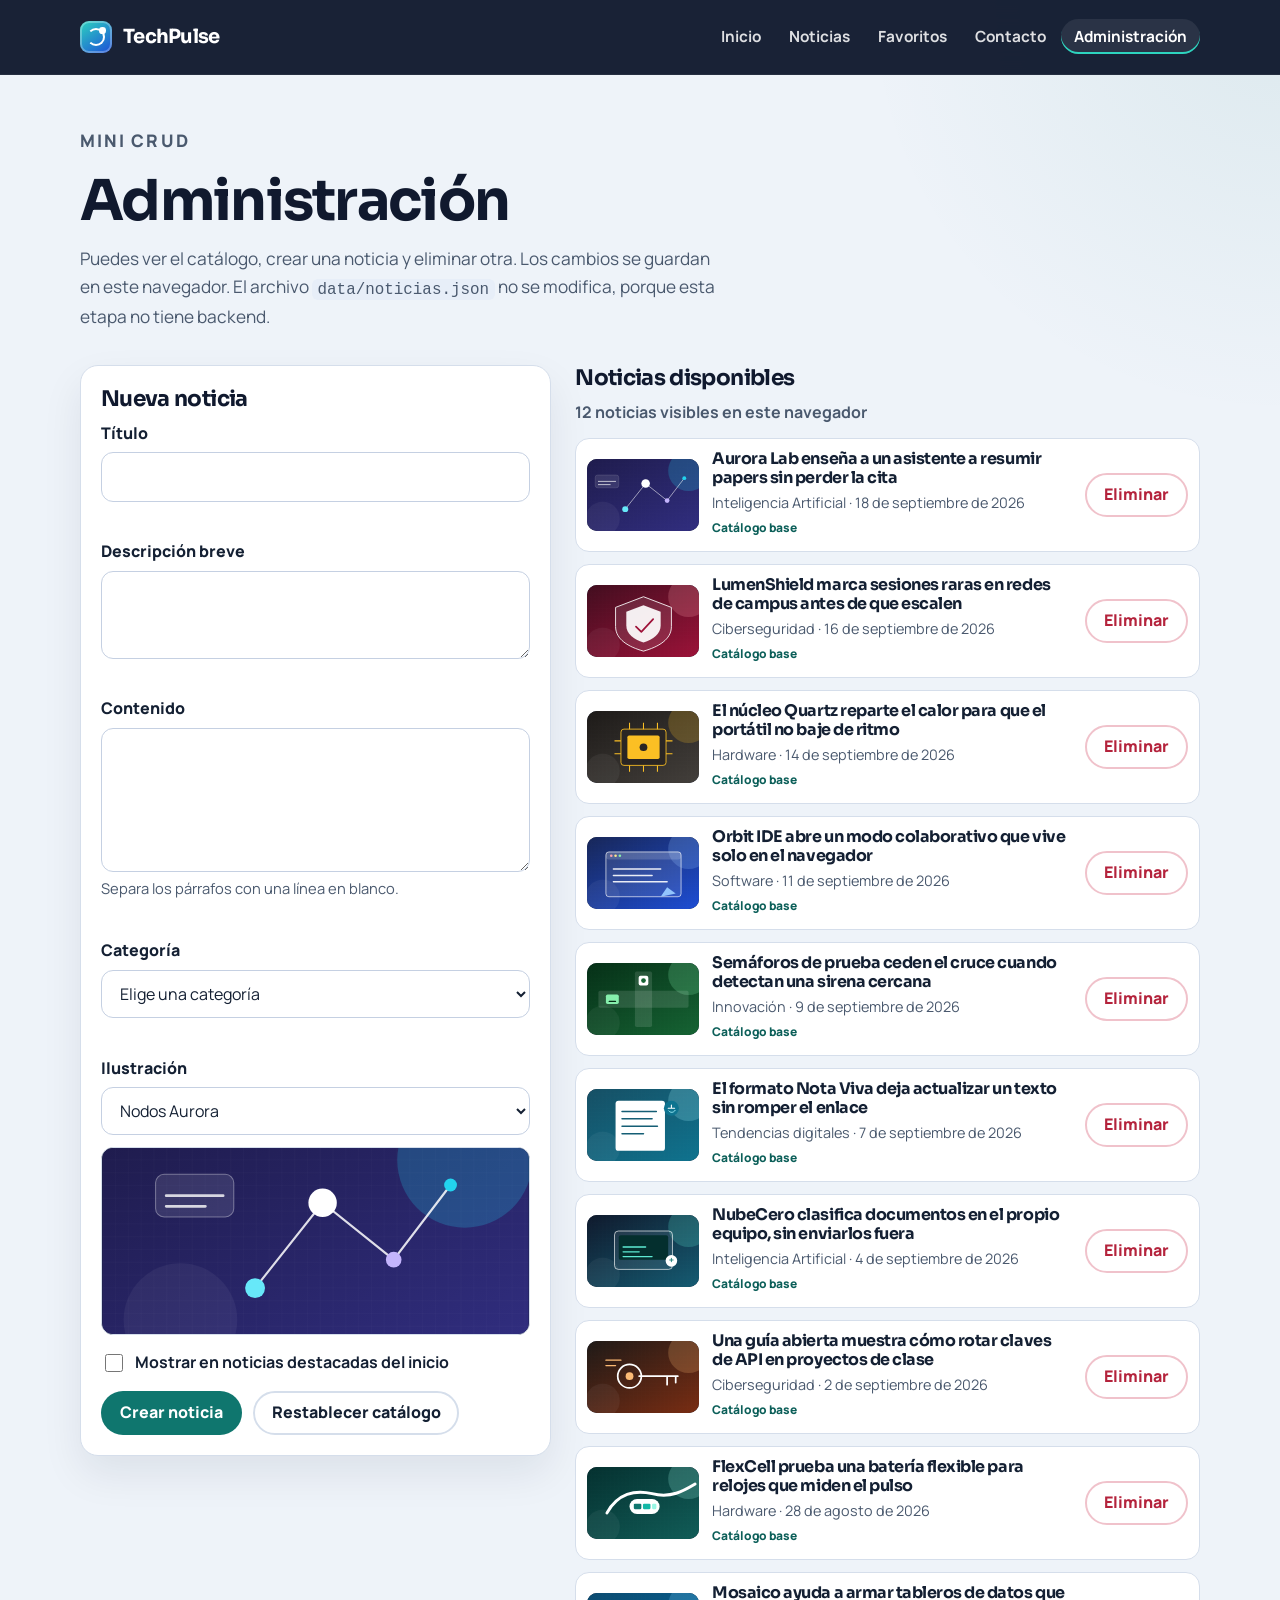
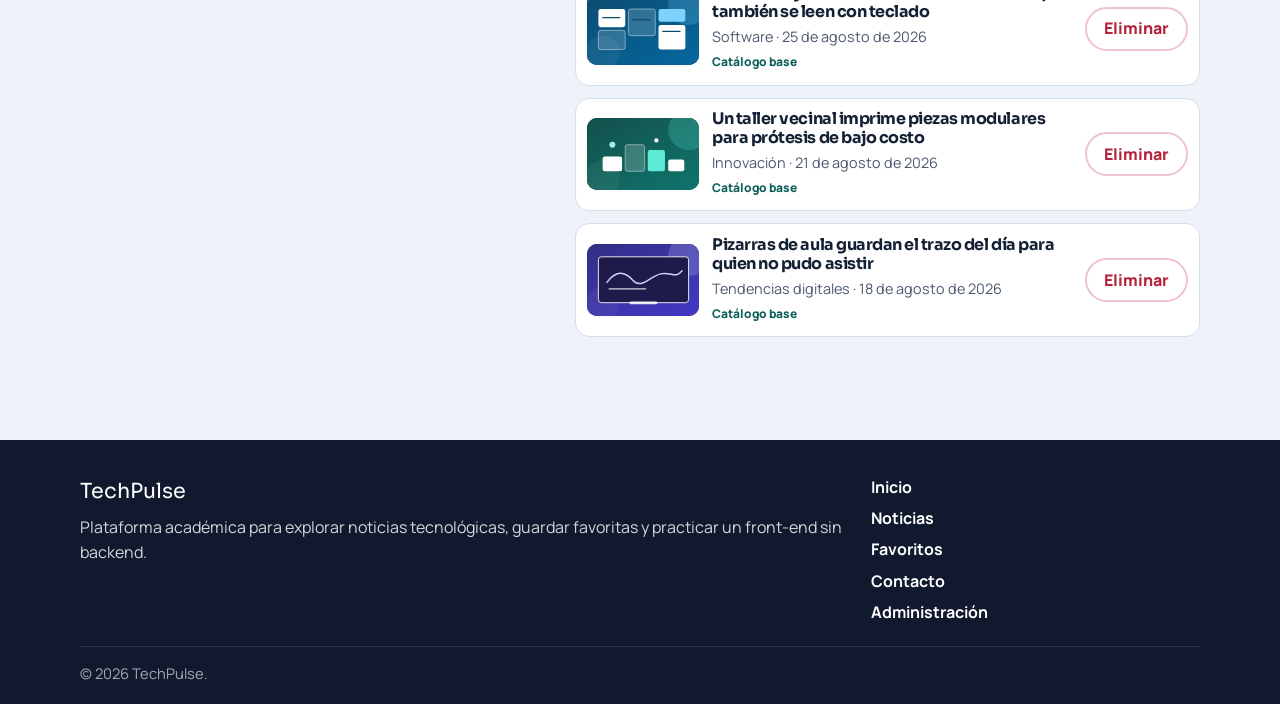
==== admin.html @ 80e56bc2 "Publicar TechPulse como plataforma web de noticias." ====
<!DOCTYPE html>
<html lang="es">
<head>
  <meta charset="UTF-8">
  <meta name="viewport" content="width=device-width, initial-scale=1.0">
  <meta name="description" content="Administración local de noticias de TechPulse: crear y eliminar en el navegador.">
  <meta name="theme-color" content="#10192e">
  <title>TechPulse | Administración</title>
  <link rel="icon" href="assets/icons/favicon.svg" type="image/svg+xml">
  <link rel="preconnect" href="https://fonts.googleapis.com">
  <link rel="preconnect" href="https://fonts.gstatic.com" crossorigin>
  <link href="https://fonts.googleapis.com/css2?family=Manrope:wght@400;500;600;700;800&family=Sora:wght@600;700&display=swap" rel="stylesheet">
  <link rel="stylesheet" href="css/styles.css">
  <link rel="stylesheet" href="css/responsive.css">
</head>
<body data-page="admin">
  <a class="skip-link" href="#contenido">Saltar al contenido</a>
  <header class="site-header">
    <div class="container header-inner">
      <a class="logo" href="index.html">
        <span class="logo-mark" aria-hidden="true"></span>
        <span>TechPulse</span>
      </a>
      <button class="nav-toggle" type="button" aria-expanded="false" aria-controls="menu-principal">
        <span class="sr-only">Abrir menú</span>
        <span class="nav-toggle-bar" aria-hidden="true"></span>
        <span class="nav-toggle-bar" aria-hidden="true"></span>
        <span class="nav-toggle-bar" aria-hidden="true"></span>
      </button>
      <nav id="menu-principal" class="site-nav" aria-label="Principal">
        <ul>
          <li><a href="index.html" data-nav="inicio">Inicio</a></li>
          <li><a href="noticias.html" data-nav="noticias">Noticias</a></li>
          <li><a href="favoritos.html" data-nav="favoritos">Favoritos</a></li>
          <li><a href="contacto.html" data-nav="contacto">Contacto</a></li>
          <li><a href="admin.html" data-nav="admin">Administración</a></li>
        </ul>
      </nav>
    </div>
  </header>

  <main id="contenido">
    <noscript>
      <p class="estado estado-error noscript">TechPulse necesita JavaScript para cargar las noticias, los favoritos y el formulario.</p>
    </noscript>

    <header class="page-intro">
      <div class="container">
        <p class="eyebrow">Mini CRUD</p>
        <h1>Administración</h1>
        <p>Puedes ver el catálogo, crear una noticia y eliminar otra. Los cambios se guardan en este navegador. El archivo <code>data/noticias.json</code> no se modifica, porque esta etapa no tiene backend.</p>
      </div>
    </header>

    <section class="section">
      <div class="container admin-layout">
        <div class="form-card">
          <h2 class="block-title">Nueva noticia</h2>
          <div id="aviso-admin" class="banner" role="status" tabindex="-1" hidden></div>
          <form id="form-noticia" class="form" novalidate>
            <div class="field">
              <label for="titulo">Título</label>
              <input id="titulo" name="titulo" type="text" maxlength="140" aria-required="true" aria-describedby="error-titulo">
              <p id="error-titulo" class="field-error"></p>
            </div>
            <div class="field">
              <label for="descripcion">Descripción breve</label>
              <textarea id="descripcion" class="is-short" name="descripcion" maxlength="280" aria-required="true" aria-describedby="error-descripcion"></textarea>
              <p id="error-descripcion" class="field-error"></p>
            </div>
            <div class="field">
              <label for="contenido-noticia">Contenido</label>
              <textarea id="contenido-noticia" name="contenido" maxlength="4000" aria-required="true" aria-describedby="ayuda-contenido error-contenido"></textarea>
              <p id="ayuda-contenido" class="field-help">Separa los párrafos con una línea en blanco.</p>
              <p id="error-contenido" class="field-error"></p>
            </div>
            <div class="field">
              <label for="categoria">Categoría</label>
              <select id="categoria" name="categoria" aria-required="true" aria-describedby="error-categoria">
                <option value="">Elige una categoría</option>
                <option>Inteligencia Artificial</option>
                <option>Ciberseguridad</option>
                <option>Hardware</option>
                <option>Software</option>
                <option>Innovación</option>
                <option>Tendencias digitales</option>
              </select>
              <p id="error-categoria" class="field-error"></p>
            </div>
            <div class="field">
              <label for="imagen">Ilustración</label>
              <select id="imagen" name="imagen">
                <option value="assets/images/ia-aurora.svg">Nodos Aurora</option>
                <option value="assets/images/ia-nubecero.svg">Equipo local</option>
                <option value="assets/images/ciber-lumen.svg">Escudo Lumen</option>
                <option value="assets/images/ciber-claves.svg">Rotación de claves</option>
                <option value="assets/images/hw-quartz.svg">Chip Quartz</option>
                <option value="assets/images/hw-flexcell.svg">Batería flexible</option>
                <option value="assets/images/sw-orbit.svg">Editor en el navegador</option>
                <option value="assets/images/sw-mosaico.svg">Tablero Mosaico</option>
                <option value="assets/images/inn-cruce.svg">Cruce urbano</option>
                <option value="assets/images/inn-puente.svg">Piezas modulares</option>
                <option value="assets/images/td-nota.svg">Nota viva</option>
                <option value="assets/images/td-pizarra.svg">Pizarra de aula</option>
              </select>
              <div class="preview">
                <img id="preview-imagen" src="assets/images/ia-aurora.svg" alt="Vista previa de la ilustración seleccionada" width="1200" height="675">
              </div>
            </div>
            <label class="check" for="destacada">
              <input id="destacada" name="destacada" type="checkbox">
              Mostrar en noticias destacadas del inicio
            </label>
            <div class="admin-actions">
              <button class="btn btn-primary" type="submit">Crear noticia</button>
              <button class="btn btn-secondary" id="restablecer-catalogo" type="button">Restablecer catálogo</button>
            </div>
          </form>
        </div>

        <div>
          <h2 class="block-title">Noticias disponibles</h2>
          <p id="conteo-admin" class="resumen-listado" aria-live="polite">Cargando catálogo…</p>
          <div id="admin-listado" class="admin-list">
            <p class="estado">Cargando noticias…</p>
          </div>
        </div>
      </div>
    </section>
  </main>

  <footer class="site-footer">
    <div class="container footer-grid">
      <div>
        <p class="footer-brand">TechPulse</p>
        <p>Plataforma académica para explorar noticias tecnológicas, guardar favoritas y practicar un front-end sin backend.</p>
      </div>
      <nav aria-label="Pie de página">
        <ul>
          <li><a href="index.html">Inicio</a></li>
          <li><a href="noticias.html">Noticias</a></li>
          <li><a href="favoritos.html">Favoritos</a></li>
          <li><a href="contacto.html">Contacto</a></li>
          <li><a href="admin.html">Administración</a></li>
        </ul>
      </nav>
    </div>
    <div class="container footer-copy">
      <p>© <span id="anio">2026</span> TechPulse.</p>
    </div>
  </footer>

  <script src="js/app.js" defer></script>
  <script src="js/crud.js" defer></script>
</body>
</html>
---- css/styles.css ----
/* TechPulse — identidad visual de las entregas 1 y 2.
   Tokens, layout y componentes. Las media queries viven en responsive.css. */

:root {
  --ink: #10192e;
  --navy: #10192e;
  --teal: #0f766e;
  --teal-ink: #0c5f59;
  --teal-soft: #e7f6f4;
  --text: #142033;
  --muted: #4a596e;
  --line: #d5deeb;
  --bg: #eef3f9;
  --surface: #ffffff;
  --danger: #b4233c;
  --danger-bg: #fff1f4;
  --ok: #067647;
  --ok-bg: #e8f7ef;
  --ok-line: #b7e7cc;
  --shadow: 0 18px 40px rgba(16, 25, 46, 0.08);
  --radius: 18px;
  --header: 4.6rem;
  --max: 1120px;
  --font: "Manrope", "Segoe UI", sans-serif;
  --display: "Sora", "Trebuchet MS", sans-serif;
  --focus: 3px solid #0f766e;
}

*,
*::before,
*::after {
  box-sizing: border-box;
}

html {
  scroll-behavior: smooth;
}

body {
  margin: 0;
  font-family: var(--font);
  color: var(--text);
  background:
    radial-gradient(circle at 100% 0%, rgba(15, 118, 110, 0.08), transparent 26rem),
    var(--bg);
  line-height: 1.6;
  font-size: 1rem;
  min-height: 100vh;
}

body,
h1,
h2,
h3,
p,
ul {
  overflow-wrap: break-word;
}

img,
svg,
video {
  max-width: 100%;
}

img {
  height: auto;
  display: block;
}

h1,
h2,
h3 {
  font-family: var(--display);
  line-height: 1.18;
  letter-spacing: -0.03em;
  margin: 0;
}

p {
  margin: 0;
}

a {
  color: var(--teal-ink);
}

ul {
  margin: 0;
  padding: 0;
  list-style: none;
}

button,
input,
textarea,
select {
  font: inherit;
  color: inherit;
}

/* El atributo hidden pierde contra display:flex/grid si no se fuerza. */
[hidden] {
  display: none !important;
}

:focus-visible {
  outline: var(--focus);
  outline-offset: 3px;
}

::selection {
  background: #b7efe7;
}

.sr-only {
  position: absolute;
  width: 1px;
  height: 1px;
  padding: 0;
  margin: -1px;
  overflow: hidden;
  clip: rect(0, 0, 0, 0);
  white-space: nowrap;
  border: 0;
}

.skip-link {
  position: absolute;
  left: 1rem;
  top: -3rem;
  z-index: 80;
  background: #fff;
  color: var(--ink);
  padding: 0.6rem 0.9rem;
  border-radius: 999px;
  font-weight: 800;
  text-decoration: none;
}

.skip-link:focus {
  top: 0.8rem;
}

.container {
  width: min(var(--max), calc(100% - 2rem));
  margin-inline: auto;
}

.site-header {
  position: sticky;
  top: 0;
  z-index: 40;
  background: rgba(16, 25, 46, 0.96);
  color: #fff;
  border-bottom: 1px solid rgba(255, 255, 255, 0.06);
  backdrop-filter: blur(14px);
}

.header-inner {
  min-height: var(--header);
  display: flex;
  align-items: center;
  justify-content: space-between;
  gap: 1rem;
  position: relative;
}

.logo {
  display: inline-flex;
  align-items: center;
  gap: 0.7rem;
  color: #fff;
  text-decoration: none;
  font-family: var(--display);
  font-weight: 700;
  font-size: 1.22rem;
  letter-spacing: -0.04em;
}

.logo-mark {
  width: 2rem;
  height: 2rem;
  border-radius: 9px;
  background: linear-gradient(145deg, #2dd4bf, #1d4ed8);
  position: relative;
  flex: 0 0 auto;
  box-shadow: inset 0 0 0 2px rgba(255, 255, 255, 0.28);
}

.logo-mark::before {
  content: "";
  position: absolute;
  width: 0.42rem;
  height: 0.42rem;
  border-radius: 50%;
  background: #fff;
  top: 0.38rem;
  right: 0.38rem;
  animation: pulso 1.8s ease-out infinite;
}

.logo-mark::after {
  content: "";
  position: absolute;
  inset: 0.42rem;
  border-radius: 50%;
  border: 2px solid #fff;
  border-left-color: transparent;
}

@keyframes pulso {
  0% { box-shadow: 0 0 0 0 rgba(255, 255, 255, 0.65); }
  100% { box-shadow: 0 0 0 8px rgba(255, 255, 255, 0); }
}

.nav-toggle {
  display: none;
  width: 2.75rem;
  height: 2.75rem;
  border: 1px solid rgba(255, 255, 255, 0.2);
  border-radius: 12px;
  background: transparent;
  color: #fff;
  align-items: center;
  justify-content: center;
  flex-direction: column;
  gap: 0.28rem;
  cursor: pointer;
}

.nav-toggle-bar {
  display: block;
  width: 1.1rem;
  height: 2px;
  background: #fff;
  border-radius: 2px;
}

.site-nav ul {
  display: flex;
  align-items: center;
  gap: 0.15rem;
}

.site-nav a {
  color: rgba(255, 255, 255, 0.86);
  text-decoration: none;
  font-weight: 700;
  font-size: 0.96rem;
  padding: 0.45rem 0.8rem;
  border-radius: 999px;
}

.site-nav a:hover,
.site-nav a[aria-current="page"] {
  color: #fff;
  background: rgba(255, 255, 255, 0.08);
}

.site-nav a[aria-current="page"] {
  box-shadow: inset 0 -2px 0 #2dd4bf;
}

.hero {
  padding: 4.2rem 0 2.5rem;
}

.hero-grid,
.detalle-layout,
.contact-layout,
.admin-layout {
  display: grid;
  gap: 1.5rem;
}

.hero-grid {
  grid-template-columns: minmax(0, 1.4fr) minmax(280px, 0.8fr);
  align-items: center;
}

.eyebrow {
  margin-bottom: 0.8rem;
  color: var(--teal-ink);
  font-weight: 800;
  letter-spacing: 0.12em;
  text-transform: uppercase;
  font-size: 0.78rem;
}

.eyebrow a {
  color: inherit;
  text-decoration: none;
}

.eyebrow a:hover {
  text-decoration: underline;
}

.hero h1,
.page-intro h1 {
  font-size: clamp(2.1rem, 4.4vw, 3.7rem);
  max-width: 14ch;
}

.lede,
.page-intro p,
.hero-panel p {
  color: var(--muted);
  font-size: 1.08rem;
}

.lede {
  max-width: 42rem;
  margin: 1rem 0 1.5rem;
}

.hero-actions,
.detalle-acciones,
.card-actions,
.admin-actions {
  display: flex;
  flex-wrap: wrap;
  gap: 0.7rem;
  align-items: center;
}

.hero-panel,
.note-card,
.form-card,
.empty-state,
.detalle-articulo {
  background: var(--surface);
  border: 1px solid var(--line);
  border-radius: var(--radius);
  box-shadow: var(--shadow);
}

.hero-panel {
  padding: 1.4rem;
}

.hero-stat {
  font-family: var(--display);
  font-size: clamp(3rem, 6vw, 4.4rem);
  line-height: 0.95;
  letter-spacing: -0.05em;
  color: var(--ink);
  margin: 0.2rem 0 0.4rem;
}

.hero-stat-label {
  display: block;
  margin-top: 0.45rem;
  font-family: var(--font);
  font-size: 1rem;
  letter-spacing: 0;
  font-weight: 700;
  line-height: 1.4;
  color: var(--muted);
}

.hero-panel a {
  display: inline-flex;
  margin-top: 1rem;
  font-weight: 800;
}

.section {
  padding: 1rem 0 3.4rem;
}

.section-head {
  display: flex;
  justify-content: space-between;
  align-items: end;
  gap: 1rem;
  margin-bottom: 1.2rem;
}

.section-head h2,
.page-intro h1,
.block-title {
  color: var(--ink);
}

.page-intro {
  padding: 2.6rem 0 1.2rem;
}

.page-intro p {
  max-width: 40rem;
  margin-top: 0.7rem;
}

.card-grid {
  display: grid;
  grid-template-columns: repeat(3, minmax(0, 1fr));
  gap: 1.15rem;
}

.card {
  display: flex;
  flex-direction: column;
  min-width: 0;
  background: var(--surface);
  border: 1px solid var(--line);
  border-radius: var(--radius);
  overflow: hidden;
  box-shadow: 0 1px 0 rgba(16, 25, 46, 0.03);
  transition: transform 0.18s ease, box-shadow 0.18s ease, border-color 0.18s ease;
}

.card:hover {
  transform: translateY(-4px);
  border-color: #b7c9e4;
  box-shadow: var(--shadow);
}

.card-media {
  position: relative;
  aspect-ratio: 16 / 9;
  background: var(--ink);
}

.card-media img,
.detalle-media img,
.admin-item img,
.preview img {
  width: 100%;
  height: 100%;
  object-fit: cover;
}

.badge {
  display: inline-flex;
  align-items: center;
  min-height: 1.7rem;
  padding: 0.15rem 0.65rem;
  border-radius: 999px;
  background: var(--ink);
  color: #fff;
  font-size: 0.75rem;
  font-weight: 800;
  letter-spacing: 0.01em;
}

.card-media .badge {
  position: absolute;
  left: 0.8rem;
  bottom: 0.8rem;
}

.badge-inteligencia-artificial { background: #5b21b6; }
.badge-ciberseguridad { background: #9f1239; }
.badge-hardware { background: #9a3412; }
.badge-software { background: #1d4ed8; }
.badge-innovacion { background: #0f766e; }
.badge-tendencias-digitales { background: #0e7490; }

.card-body {
  display: flex;
  flex-direction: column;
  gap: 0.65rem;
  padding: 1rem 1rem 1.1rem;
  flex: 1;
}

.meta,
.meta time {
  color: var(--muted);
  font-size: 0.9rem;
  font-weight: 700;
}

.card-title {
  font-size: 1.16rem;
}

.card-title a {
  color: inherit;
  text-decoration: none;
}

.card-title a:hover {
  color: var(--teal-ink);
}

.card-text {
  color: var(--muted);
  display: -webkit-box;
  -webkit-line-clamp: 3;
  line-clamp: 3;
  -webkit-box-orient: vertical;
  overflow: hidden;
}

code {
  font-family: Consolas, "Courier New", monospace;
  font-size: 0.92em;
  background: #e7eef8;
  padding: 0.1em 0.35em;
  border-radius: 6px;
  overflow-wrap: anywhere;
}

.card-actions {
  margin-top: auto;
}

.btn {
  display: inline-flex;
  align-items: center;
  justify-content: center;
  gap: 0.45rem;
  min-height: 2.75rem;
  padding: 0.6rem 1.05rem;
  border-radius: 999px;
  border: 2px solid transparent;
  background: var(--teal);
  color: #fff;
  text-decoration: none;
  font-weight: 800;
  cursor: pointer;
  line-height: 1.2;
}

.btn:hover {
  background: var(--teal-ink);
  color: #fff;
}

.btn-secondary,
.btn-ghost {
  background: transparent;
  color: var(--text);
  border-color: var(--line);
}

.btn-secondary:hover,
.btn-ghost:hover {
  background: #f8fafc;
  color: var(--ink);
  border-color: #b7c6dc;
}

.btn-light {
  background: #fff;
  color: var(--ink);
}

.btn-light:hover {
  background: var(--teal-soft);
  color: var(--ink);
}

.btn-danger {
  background: transparent;
  color: var(--danger);
  border-color: #f0c2cb;
}

.btn-danger:hover {
  background: var(--danger);
  color: #fff;
  border-color: var(--danger);
}

.btn-favorito.is-active {
  background: var(--teal-soft);
  border-color: #8fd9cf;
  color: var(--teal-ink);
}

.icono {
  width: 1.05rem;
  height: 1.05rem;
  fill: none;
  stroke: currentColor;
  stroke-width: 2;
  stroke-linejoin: round;
  flex: 0 0 auto;
}

.btn-favorito.is-active .icono {
  fill: currentColor;
}

.cta-band {
  padding: 0 0 3.5rem;
}

.cta-inner {
  display: flex;
  justify-content: space-between;
  align-items: center;
  gap: 1.2rem;
  padding: 1.6rem;
  border-radius: calc(var(--radius) + 4px);
  background:
    radial-gradient(circle at 100% 0%, rgba(45, 212, 191, 0.35), transparent 16rem),
    var(--ink);
  color: #fff;
}

.cta-inner h2 {
  font-size: clamp(1.6rem, 3vw, 2.2rem);
  margin-bottom: 0.4rem;
}

.cta-inner p {
  color: rgba(255, 255, 255, 0.8);
  max-width: 38rem;
}

.site-footer {
  background: var(--ink);
  color: rgba(255, 255, 255, 0.82);
  padding: 2.2rem 0 1.2rem;
  margin-top: auto;
}

body {
  display: flex;
  flex-direction: column;
}

main {
  flex: 1;
}

.footer-grid {
  display: grid;
  grid-template-columns: minmax(0, 1.4fr) minmax(180px, 0.6fr);
  gap: 1.5rem;
  padding-bottom: 1.3rem;
  border-bottom: 1px solid rgba(255, 255, 255, 0.1);
}

.footer-brand {
  font-family: var(--display);
  font-size: 1.3rem;
  color: #fff;
  margin-bottom: 0.4rem;
}

.site-footer a {
  color: #fff;
  text-decoration: none;
  font-weight: 700;
}

.site-footer a:hover {
  color: #99f6e4;
}

.site-footer li + li {
  margin-top: 0.35rem;
}

.footer-copy {
  padding-top: 0.9rem;
  color: rgba(255, 255, 255, 0.62);
  font-size: 0.92rem;
}

.filters {
  display: flex;
  flex-wrap: wrap;
  gap: 0.5rem;
  margin: 0.4rem 0 1rem;
}

.chip {
  min-height: 2.4rem;
  padding: 0.35rem 0.85rem;
  border-radius: 999px;
  border: 1px solid var(--line);
  background: var(--surface);
  color: var(--text);
  font-weight: 800;
  cursor: pointer;
}

.chip:hover,
.chip.is-active {
  background: var(--ink);
  border-color: var(--ink);
  color: #fff;
}

.resumen-listado {
  color: var(--muted);
  font-weight: 700;
  margin-bottom: 0.8rem;
}

.estado,
.empty-state {
  padding: 1.2rem;
  border-radius: var(--radius);
  background: var(--surface);
  border: 1px dashed var(--line);
}

.estado-error,
.banner-error {
  background: var(--danger-bg);
  border-color: #f3c3cc;
  color: #8d1d33;
}

.estado .btn {
  margin-top: 0.85rem;
}

.card-grid > .estado,
.card-grid > .empty-state {
  grid-column: 1 / -1;
}

.empty-state {
  text-align: center;
  padding: 2.4rem 1rem;
}

.empty-state h2 {
  margin-bottom: 0.5rem;
}

.empty-state p {
  color: var(--muted);
  margin-bottom: 1rem;
}

.detalle-articulo {
  padding: 1rem;
  margin-bottom: 2.5rem;
}

.detalle-media {
  border-radius: 14px;
  overflow: hidden;
  aspect-ratio: 16 / 7;
  background: var(--ink);
}

.detalle-cabecera {
  padding: 1.2rem 0.4rem 0.2rem;
}

.detalle-cabecera h1 {
  font-size: clamp(1.8rem, 4vw, 3rem);
  max-width: 22ch;
  margin: 0.8rem 0 0.7rem;
}

.detalle-cabecera .lede {
  margin-top: 0;
}

.detalle-contenido {
  max-width: 70ch;
  padding: 0.4rem 0.4rem 0.8rem;
}

.detalle-contenido p + p {
  margin-top: 1rem;
}

.detalle-contenido p {
  font-size: 1.08rem;
  line-height: 1.75;
}

.contact-layout,
.admin-layout {
  grid-template-columns: minmax(0, 1.15fr) minmax(260px, 0.75fr);
  align-items: start;
  margin-bottom: 3rem;
}

.admin-layout {
  grid-template-columns: minmax(280px, 0.86fr) minmax(0, 1.14fr);
}

.form-card,
.note-card {
  padding: 1.25rem;
}

.note-card h2,
.block-title {
  font-size: 1.35rem;
  margin-bottom: 0.55rem;
}

.note-card p + p,
.note-list li + li {
  margin-top: 0.55rem;
}

.note-card p,
.note-list {
  color: var(--muted);
}

.form {
  display: grid;
  gap: 0.95rem;
}

.field {
  display: grid;
  gap: 0.35rem;
}

.field label {
  font-weight: 800;
}

.field input,
.field textarea,
.field select {
  width: 100%;
  min-height: 2.8rem;
  padding: 0.7rem 0.85rem;
  border: 1px solid #c5d0e2;
  border-radius: 12px;
  background: #fff;
}

.field textarea {
  min-height: 9rem;
  resize: vertical;
}

.field-help,
.field-error {
  font-size: 0.92rem;
}

.field-help {
  color: var(--muted);
}

.field-error {
  min-height: 1.15em;
  color: var(--danger);
  font-weight: 700;
}

.field.is-invalid input,
.field.is-invalid textarea,
.field.is-invalid select {
  border-color: var(--danger);
  background: #fffafa;
}

.check {
  display: flex;
  align-items: center;
  gap: 0.6rem;
  font-weight: 700;
}

.check input {
  width: 1.1rem;
  height: 1.1rem;
  accent-color: var(--teal);
}

.banner {
  padding: 0.95rem 1rem;
  border-radius: 14px;
  background: var(--ok-bg);
  color: #085c38;
  border: 1px solid var(--ok-line);
  font-weight: 700;
}

.form-card .banner {
  margin-bottom: 1rem;
}

.banner.banner-error {
  background: var(--danger-bg);
  color: #8d1d33;
  border-color: #f3c3cc;
}

.field textarea.is-short {
  min-height: 5.5rem;
}

.banner-info {
  background: #f8fafc;
  color: var(--text);
  border: 1px solid var(--line);
  margin-bottom: 1rem;
}

.preview {
  margin-top: 0.4rem;
  border-radius: 12px;
  overflow: hidden;
  aspect-ratio: 16 / 7;
  background: var(--ink);
  border: 1px solid var(--line);
}

.admin-list {
  display: grid;
  gap: 0.75rem;
}

.admin-item {
  display: grid;
  grid-template-columns: 112px minmax(0, 1fr) auto;
  gap: 0.8rem;
  align-items: center;
  padding: 0.7rem;
  border: 1px solid var(--line);
  border-radius: 14px;
  background: var(--surface);
}

.admin-item img {
  width: 112px;
  height: 72px;
  border-radius: 10px;
  object-fit: cover;
  background: var(--ink);
}

.admin-item h3 {
  font-size: 1rem;
  margin-bottom: 0.2rem;
}

.admin-item p {
  color: var(--muted);
  font-size: 0.9rem;
}

.origen {
  display: inline-block;
  margin-top: 0.25rem;
  font-size: 0.75rem;
  font-weight: 800;
  color: var(--teal-ink);
}

.noscript {
  margin: 1rem auto;
  width: min(var(--max), calc(100% - 2rem));
}
---- css/responsive.css ----
/* TechPulse — adaptación a tablet y móvil.
   Escritorio: el layout base de styles.css (tres columnas). */

@media (max-width: 980px) {
  .card-grid {
    grid-template-columns: repeat(2, minmax(0, 1fr));
  }

  .hero-grid,
  .contact-layout,
  .admin-layout,
  .footer-grid {
    grid-template-columns: 1fr;
  }

  .admin-item {
    grid-template-columns: 96px minmax(0, 1fr);
  }

  .admin-item .btn {
    grid-column: 1 / -1;
  }

  .detalle-media {
    aspect-ratio: 16 / 9;
  }
}

@media (max-width: 860px) {
  .nav-toggle {
    display: inline-flex;
  }

  .site-nav {
    display: none;
    position: absolute;
    top: calc(100% + 0.35rem);
    left: 0;
    right: 0;
    padding: 0.45rem;
    background: #0d1628;
    border: 1px solid rgba(255, 255, 255, 0.08);
    border-radius: 16px;
    box-shadow: var(--shadow);
  }

  .site-header.is-open .site-nav {
    display: block;
  }

  .site-nav ul {
    flex-direction: column;
    align-items: stretch;
  }

  .site-nav a {
    display: block;
    padding: 0.8rem 0.9rem;
  }

  .cta-inner,
  .section-head {
    align-items: flex-start;
    flex-direction: column;
  }
}

@media (max-width: 640px) {
  .container {
    width: min(var(--max), calc(100% - 1.4rem));
  }

  .hero {
    padding-top: 2.4rem;
  }

  .hero h1,
  .page-intro h1,
  .detalle-cabecera h1 {
    max-width: none;
  }

  .card-grid {
    grid-template-columns: 1fr;
  }

  .card-actions .btn,
  .detalle-acciones .btn,
  .hero-actions .btn,
  .cta-inner .btn {
    width: 100%;
  }

  .admin-item {
    grid-template-columns: 1fr;
  }

  .admin-item img {
    width: 100%;
    height: 140px;
  }

  .page-intro,
  .section {
    padding-top: 1.6rem;
  }
}

@media (prefers-reduced-motion: reduce) {
  html {
    scroll-behavior: auto;
  }

  *,
  *::before,
  *::after {
    animation: none !important;
    transition: none !important;
  }
}
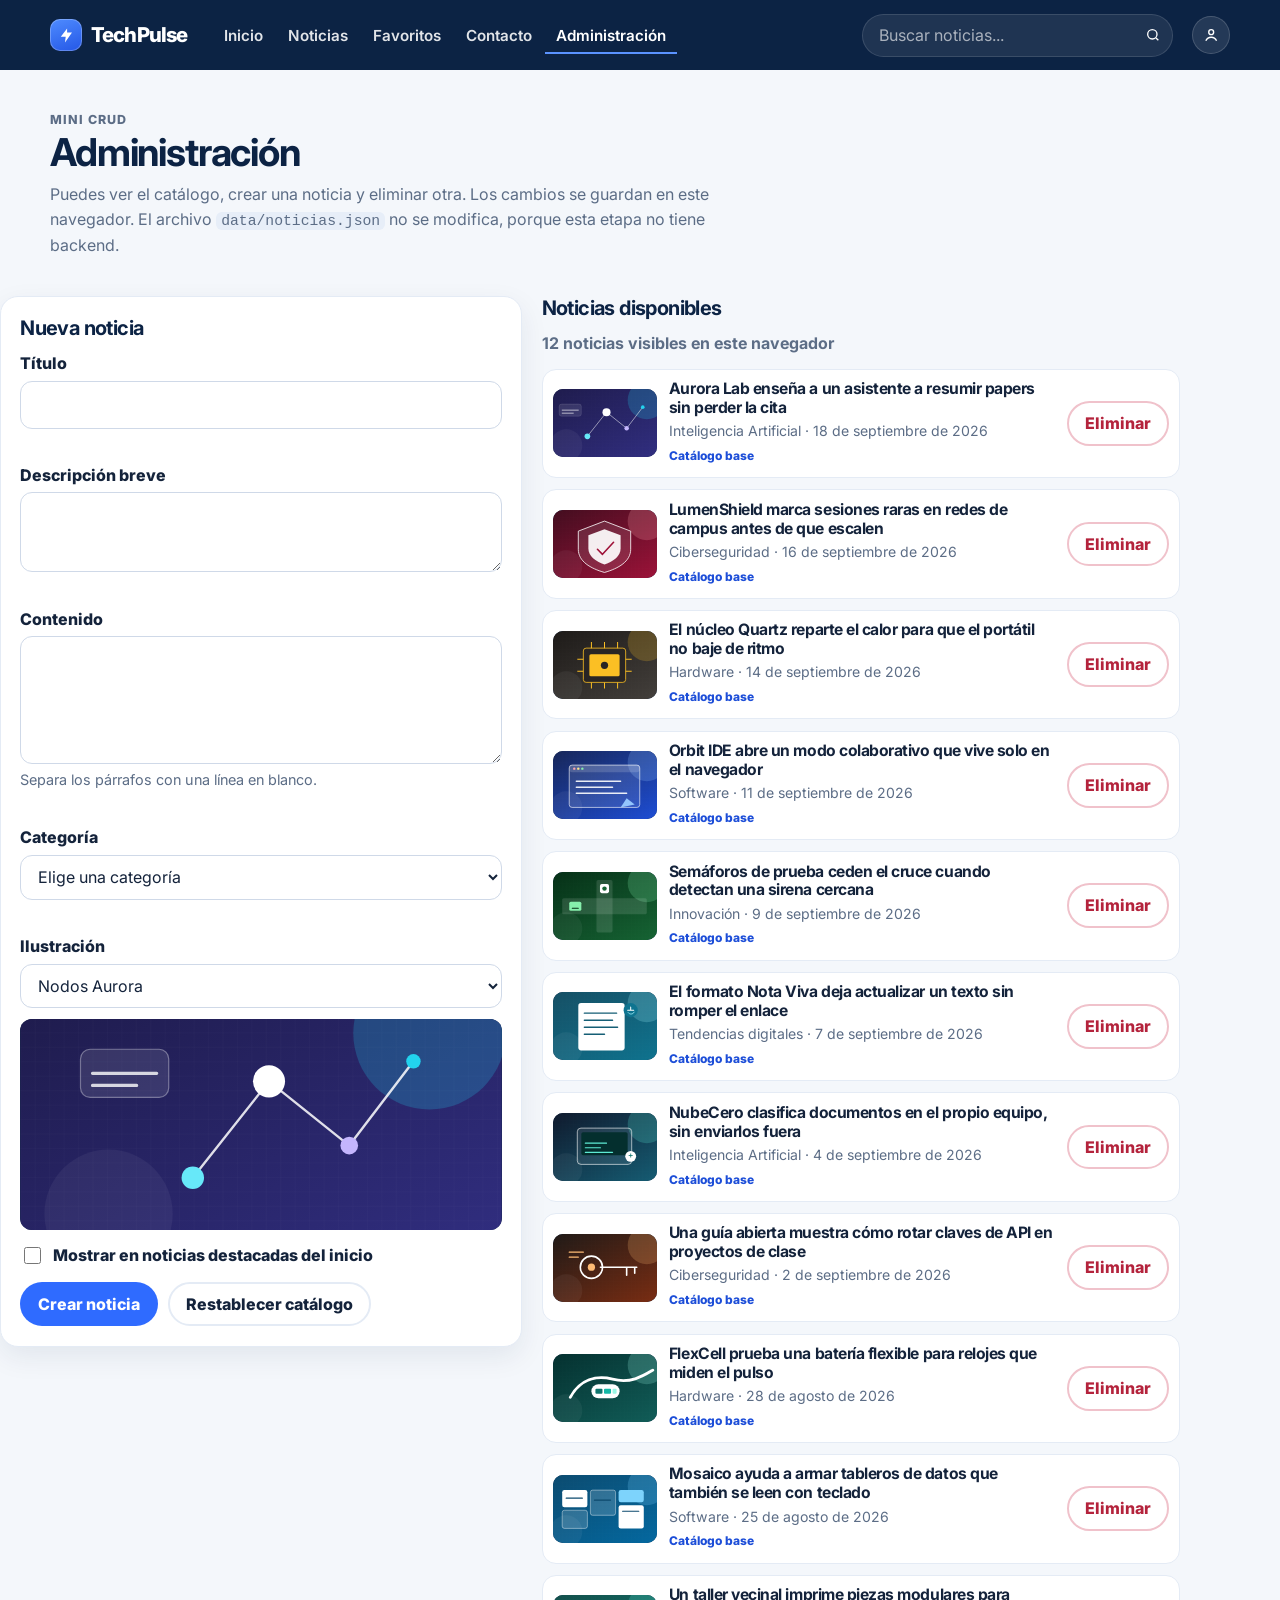
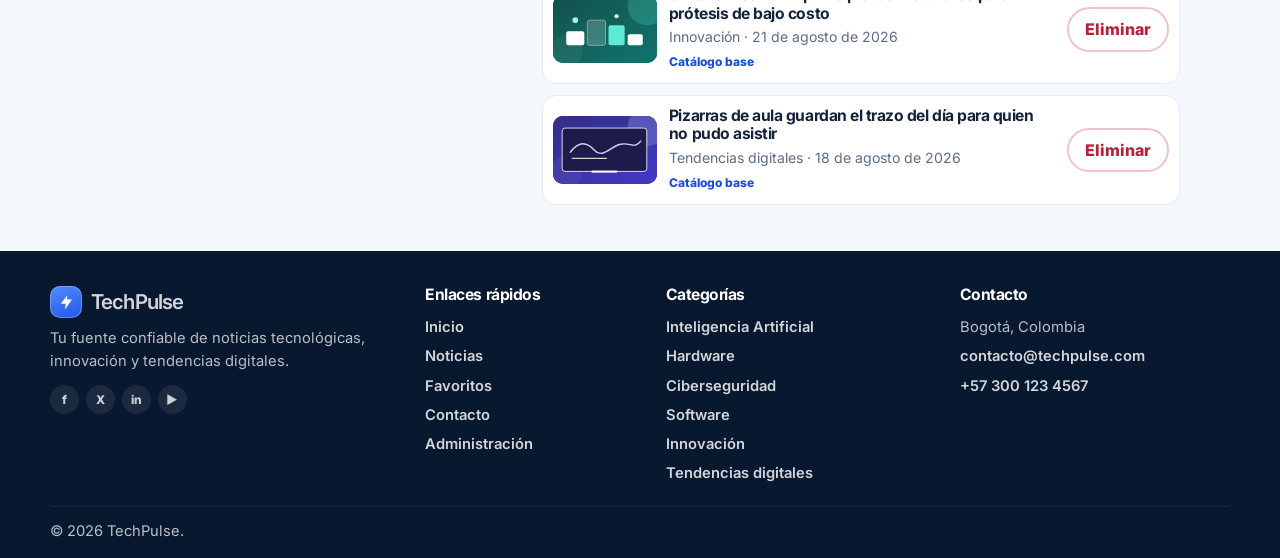
==== commit 4b9495e1: "Alinear la interfaz de TechPulse con los mockups de la portada." ====
--- a/admin.html
+++ b/admin.html
@@ -4,12 +4,12 @@
   <meta charset="UTF-8">
   <meta name="viewport" content="width=device-width, initial-scale=1.0">
   <meta name="description" content="Administración local de noticias de TechPulse: crear y eliminar en el navegador.">
-  <meta name="theme-color" content="#10192e">
+  <meta name="theme-color" content="#0c2344">
   <title>TechPulse | Administración</title>
   <link rel="icon" href="assets/icons/favicon.svg" type="image/svg+xml">
   <link rel="preconnect" href="https://fonts.googleapis.com">
   <link rel="preconnect" href="https://fonts.gstatic.com" crossorigin>
-  <link href="https://fonts.googleapis.com/css2?family=Manrope:wght@400;500;600;700;800&family=Sora:wght@600;700&display=swap" rel="stylesheet">
+  <link href="https://fonts.googleapis.com/css2?family=Inter:wght@400;500;600;700;800&display=swap" rel="stylesheet">
   <link rel="stylesheet" href="css/styles.css">
   <link rel="stylesheet" href="css/responsive.css">
 </head>
@@ -18,7 +18,9 @@
   <header class="site-header">
     <div class="container header-inner">
       <a class="logo" href="index.html">
-        <span class="logo-mark" aria-hidden="true"></span>
+        <span class="logo-mark" aria-hidden="true">
+          <svg viewBox="0 0 24 24"><path d="M13 2 4 14h7l-1 8 10-14h-7V2z"/></svg>
+        </span>
         <span>TechPulse</span>
       </a>
       <button class="nav-toggle" type="button" aria-expanded="false" aria-controls="menu-principal">
@@ -28,6 +30,13 @@
         <span class="nav-toggle-bar" aria-hidden="true"></span>
       </button>
       <nav id="menu-principal" class="site-nav" aria-label="Principal">
+        <form class="header-search header-search-mobile" action="noticias.html" method="get" role="search">
+          <label class="sr-only" for="buscar-menu">Buscar noticias</label>
+          <input id="buscar-menu" name="q" type="search" placeholder="Buscar noticias..." autocomplete="off">
+          <button type="submit" aria-label="Buscar">
+            <svg viewBox="0 0 24 24" aria-hidden="true"><circle cx="11" cy="11" r="7"/><path d="M20 20 16.5 16.5"/></svg>
+          </button>
+        </form>
         <ul>
           <li><a href="index.html" data-nav="inicio">Inicio</a></li>
           <li><a href="noticias.html" data-nav="noticias">Noticias</a></li>
@@ -36,6 +45,16 @@
           <li><a href="admin.html" data-nav="admin">Administración</a></li>
         </ul>
       </nav>
+      <form class="header-search" action="noticias.html" method="get" role="search">
+        <label class="sr-only" for="buscar">Buscar noticias</label>
+        <input id="buscar" name="q" type="search" placeholder="Buscar noticias..." autocomplete="off">
+        <button type="submit" aria-label="Buscar">
+          <svg viewBox="0 0 24 24" aria-hidden="true"><circle cx="11" cy="11" r="7"/><path d="M20 20 16.5 16.5"/></svg>
+        </button>
+      </form>
+      <a class="header-user" href="favoritos.html" aria-label="Favoritos">
+        <svg viewBox="0 0 24 24" aria-hidden="true"><circle cx="12" cy="8" r="3.2"/><path d="M5 19.2c1.4-3 3.8-4.5 7-4.5s5.6 1.5 7 4.5"/></svg>
+      </a>
     </div>
   </header>
 
@@ -131,11 +150,18 @@
 
   <footer class="site-footer">
     <div class="container footer-grid">
-      <div>
-        <p class="footer-brand">TechPulse</p>
-        <p>Plataforma académica para explorar noticias tecnológicas, guardar favoritas y practicar un front-end sin backend.</p>
-      </div>
-      <nav aria-label="Pie de página">
+      <div class="footer-brand-block">
+        <a class="logo" href="index.html">
+          <span class="logo-mark" aria-hidden="true">
+            <svg viewBox="0 0 24 24"><path d="M13 2 4 14h7l-1 8 10-14h-7V2z"/></svg>
+          </span>
+          <span>TechPulse</span>
+        </a>
+        <p>Tu fuente confiable de noticias tecnológicas, innovación y tendencias digitales.</p>
+        <div class="social" aria-hidden="true"><span>f</span><span>X</span><span>in</span><span>▶</span></div>
+      </div>
+      <nav aria-label="Enlaces rápidos">
+        <h2>Enlaces rápidos</h2>
         <ul>
           <li><a href="index.html">Inicio</a></li>
           <li><a href="noticias.html">Noticias</a></li>
@@ -144,6 +170,25 @@
           <li><a href="admin.html">Administración</a></li>
         </ul>
       </nav>
+      <nav aria-label="Categorías">
+        <h2>Categorías</h2>
+        <ul>
+          <li><a href="noticias.html?categoria=Inteligencia%20Artificial">Inteligencia Artificial</a></li>
+          <li><a href="noticias.html?categoria=Hardware">Hardware</a></li>
+          <li><a href="noticias.html?categoria=Ciberseguridad">Ciberseguridad</a></li>
+          <li><a href="noticias.html?categoria=Software">Software</a></li>
+          <li><a href="noticias.html?categoria=Innovaci%C3%B3n">Innovación</a></li>
+          <li><a href="noticias.html?categoria=Tendencias%20digitales">Tendencias digitales</a></li>
+        </ul>
+      </nav>
+      <div>
+        <h2>Contacto</h2>
+        <ul>
+          <li>Bogotá, Colombia</li>
+          <li><a href="mailto:contacto@techpulse.com">contacto@techpulse.com</a></li>
+          <li><a href="tel:+573001234567">+57 300 123 4567</a></li>
+        </ul>
+      </div>
     </div>
     <div class="container footer-copy">
       <p>© <span id="anio">2026</span> TechPulse.</p>
--- a/css/styles.css
+++ b/css/styles.css
@@ -1,116 +1,59 @@
-/* TechPulse — identidad visual de las entregas 1 y 2.
-   Tokens, layout y componentes. Las media queries viven en responsive.css. */
+/* TechPulse — interfaz alineada con los mockups de portada. */
 
 :root {
-  --ink: #10192e;
-  --navy: #10192e;
-  --teal: #0f766e;
-  --teal-ink: #0c5f59;
-  --teal-soft: #e7f6f4;
-  --text: #142033;
-  --muted: #4a596e;
-  --line: #d5deeb;
-  --bg: #eef3f9;
+  --navy: #0c2344;
+  --navy-deep: #08182f;
+  --blue: #2f6bff;
+  --blue-dark: #1d4ed8;
+  --bg: #f4f7fb;
   --surface: #ffffff;
+  --text: #14233b;
+  --muted: #5c6d86;
+  --line: #e4ebf5;
   --danger: #b4233c;
   --danger-bg: #fff1f4;
-  --ok: #067647;
   --ok-bg: #e8f7ef;
   --ok-line: #b7e7cc;
-  --shadow: 0 18px 40px rgba(16, 25, 46, 0.08);
+  --shadow: 0 10px 28px rgba(15, 40, 80, 0.08);
   --radius: 18px;
-  --header: 4.6rem;
-  --max: 1120px;
-  --font: "Manrope", "Segoe UI", sans-serif;
-  --display: "Sora", "Trebuchet MS", sans-serif;
-  --focus: 3px solid #0f766e;
+  --header: 4.4rem;
+  --max: 1180px;
+  --font: "Inter", "Segoe UI", sans-serif;
 }
 
 *,
 *::before,
-*::after {
-  box-sizing: border-box;
-}
-
-html {
-  scroll-behavior: smooth;
-}
+*::after { box-sizing: border-box; }
+
+html { scroll-behavior: smooth; }
 
 body {
   margin: 0;
+  min-height: 100vh;
+  display: flex;
+  flex-direction: column;
   font-family: var(--font);
   color: var(--text);
-  background:
-    radial-gradient(circle at 100% 0%, rgba(15, 118, 110, 0.08), transparent 26rem),
-    var(--bg);
-  line-height: 1.6;
-  font-size: 1rem;
-  min-height: 100vh;
-}
-
-body,
-h1,
-h2,
-h3,
-p,
-ul {
-  overflow-wrap: break-word;
-}
-
-img,
-svg,
-video {
-  max-width: 100%;
-}
-
-img {
-  height: auto;
-  display: block;
-}
-
-h1,
-h2,
-h3 {
-  font-family: var(--display);
-  line-height: 1.18;
-  letter-spacing: -0.03em;
-  margin: 0;
-}
-
-p {
-  margin: 0;
-}
-
-a {
-  color: var(--teal-ink);
-}
-
-ul {
-  margin: 0;
-  padding: 0;
-  list-style: none;
-}
-
-button,
-input,
-textarea,
-select {
-  font: inherit;
-  color: inherit;
-}
-
-/* El atributo hidden pierde contra display:flex/grid si no se fuerza. */
-[hidden] {
-  display: none !important;
-}
+  background: var(--bg);
+  line-height: 1.55;
+}
+
+main { flex: 1; }
+
+img, svg { max-width: 100%; }
+img { display: block; height: auto; }
+h1, h2, h3, p, ul { overflow-wrap: break-word; }
+h1, h2, h3 { margin: 0; line-height: 1.2; letter-spacing: -0.03em; }
+p { margin: 0; }
+a { color: var(--blue-dark); }
+ul { margin: 0; padding: 0; list-style: none; }
+button, input, textarea, select { font: inherit; color: inherit; }
+
+[hidden] { display: none !important; }
 
 :focus-visible {
-  outline: var(--focus);
+  outline: 3px solid #7aa2ff;
   outline-offset: 3px;
-}
-
-::selection {
-  background: #b7efe7;
 }
 
 .sr-only {
@@ -131,16 +74,13 @@
   top: -3rem;
   z-index: 80;
   background: #fff;
-  color: var(--ink);
-  padding: 0.6rem 0.9rem;
-  border-radius: 999px;
-  font-weight: 800;
+  color: var(--navy);
+  padding: 0.55rem 0.85rem;
+  border-radius: 999px;
+  font-weight: 700;
   text-decoration: none;
 }
-
-.skip-link:focus {
-  top: 0.8rem;
-}
+.skip-link:focus { top: 0.7rem; }
 
 .container {
   width: min(var(--max), calc(100% - 2rem));
@@ -151,73 +91,112 @@
   position: sticky;
   top: 0;
   z-index: 40;
-  background: rgba(16, 25, 46, 0.96);
-  color: #fff;
-  border-bottom: 1px solid rgba(255, 255, 255, 0.06);
-  backdrop-filter: blur(14px);
+  background: var(--navy);
+  color: #fff;
+  box-shadow: 0 1px 0 rgba(255, 255, 255, 0.04);
 }
 
 .header-inner {
   min-height: var(--header);
   display: flex;
   align-items: center;
-  justify-content: space-between;
-  gap: 1rem;
-  position: relative;
+  gap: 1.2rem;
 }
 
 .logo {
   display: inline-flex;
   align-items: center;
-  gap: 0.7rem;
+  gap: 0.55rem;
   color: #fff;
   text-decoration: none;
-  font-family: var(--display);
-  font-weight: 700;
-  font-size: 1.22rem;
+  font-weight: 800;
+  font-size: 1.28rem;
   letter-spacing: -0.04em;
+  flex: 0 0 auto;
 }
 
 .logo-mark {
   width: 2rem;
   height: 2rem;
-  border-radius: 9px;
-  background: linear-gradient(145deg, #2dd4bf, #1d4ed8);
-  position: relative;
+  border-radius: 10px;
+  display: grid;
+  place-items: center;
+  background: linear-gradient(160deg, #4f8cff, #2457e6);
+  box-shadow: inset 0 0 0 1px rgba(255, 255, 255, 0.25);
+}
+
+.logo-mark svg {
+  width: 1.05rem;
+  height: 1.05rem;
+  fill: #fff;
+}
+
+.site-nav { margin-left: 0.4rem; }
+.site-nav ul { display: flex; align-items: center; gap: 0.15rem; }
+.site-nav a {
+  color: rgba(255, 255, 255, 0.88);
+  text-decoration: none;
+  font-weight: 600;
+  font-size: 0.95rem;
+  padding: 0.45rem 0.7rem;
+  border-bottom: 2px solid transparent;
+}
+.site-nav a:hover,
+.site-nav a[aria-current="page"] { color: #fff; }
+.site-nav a[aria-current="page"] { border-bottom-color: #5b93ff; }
+
+.header-search {
+  margin-left: auto;
+  display: flex;
+  align-items: center;
+  gap: 0.35rem;
+  background: rgba(255, 255, 255, 0.08);
+  border: 1px solid rgba(255, 255, 255, 0.12);
+  border-radius: 999px;
+  padding: 0.2rem 0.2rem 0.2rem 0.9rem;
+  min-width: min(240px, 28vw);
+}
+.header-search input {
+  width: 100%;
+  border: 0;
+  background: transparent;
+  color: #fff;
+  min-height: 2.1rem;
+  outline: none;
+}
+.header-search input::placeholder { color: rgba(255, 255, 255, 0.62); }
+.header-search button {
+  width: 2.15rem;
+  height: 2.15rem;
+  border: 0;
+  border-radius: 999px;
+  background: transparent;
+  color: #fff;
+  display: grid;
+  place-items: center;
+  cursor: pointer;
+}
+.header-search button svg { width: 1rem; height: 1rem; fill: none; stroke: currentColor; stroke-width: 2; }
+.header-search-mobile { display: none; }
+
+.header-user {
+  width: 2.35rem;
+  height: 2.35rem;
+  border-radius: 999px;
+  display: grid;
+  place-items: center;
+  color: #fff;
+  background: rgba(255, 255, 255, 0.1);
+  border: 1px solid rgba(255, 255, 255, 0.16);
   flex: 0 0 auto;
-  box-shadow: inset 0 0 0 2px rgba(255, 255, 255, 0.28);
-}
-
-.logo-mark::before {
-  content: "";
-  position: absolute;
-  width: 0.42rem;
-  height: 0.42rem;
-  border-radius: 50%;
-  background: #fff;
-  top: 0.38rem;
-  right: 0.38rem;
-  animation: pulso 1.8s ease-out infinite;
-}
-
-.logo-mark::after {
-  content: "";
-  position: absolute;
-  inset: 0.42rem;
-  border-radius: 50%;
-  border: 2px solid #fff;
-  border-left-color: transparent;
-}
-
-@keyframes pulso {
-  0% { box-shadow: 0 0 0 0 rgba(255, 255, 255, 0.65); }
-  100% { box-shadow: 0 0 0 8px rgba(255, 255, 255, 0); }
-}
+}
+.header-user svg { width: 1.15rem; height: 1.15rem; fill: none; stroke: currentColor; stroke-width: 1.8; }
 
 .nav-toggle {
   display: none;
-  width: 2.75rem;
-  height: 2.75rem;
+  margin-left: auto;
+  width: 2.7rem;
+  height: 2.7rem;
   border: 1px solid rgba(255, 255, 255, 0.2);
   border-radius: 12px;
   background: transparent;
@@ -228,730 +207,435 @@
   gap: 0.28rem;
   cursor: pointer;
 }
-
-.nav-toggle-bar {
-  display: block;
-  width: 1.1rem;
-  height: 2px;
-  background: #fff;
-  border-radius: 2px;
-}
-
-.site-nav ul {
-  display: flex;
-  align-items: center;
-  gap: 0.15rem;
-}
-
-.site-nav a {
-  color: rgba(255, 255, 255, 0.86);
+.nav-toggle-bar { width: 1.05rem; height: 2px; background: #fff; border-radius: 2px; }
+
+.hero-wrap { padding: 1.35rem 0 0.4rem; }
+.hero-viewport {
+  position: relative;
+  border-radius: 22px;
+  overflow: hidden;
+  min-height: 390px;
+  background: #071426;
+  box-shadow: var(--shadow);
+}
+.hero-slide { position: relative; min-height: 390px; }
+.hero-slide img {
+  position: absolute;
+  inset: 0;
+  width: 100%;
+  height: 100%;
+  object-fit: cover;
+}
+.hero-slide-copy {
+  position: relative;
+  z-index: 1;
+  min-height: 390px;
+  max-width: 640px;
+  padding: 3.2rem 4.6rem;
+  display: flex;
+  flex-direction: column;
+  justify-content: center;
+  align-items: flex-start;
+  gap: 0.85rem;
+  color: #fff;
+  background: linear-gradient(90deg, rgba(6, 16, 36, 0.96) 0%, rgba(6, 16, 36, 0.88) 42%, rgba(6, 16, 36, 0.28) 78%, rgba(6, 16, 36, 0.05) 100%);
+}
+.hero-slide-copy h1 { font-size: clamp(1.8rem, 3vw, 2.7rem); max-width: 16ch; }
+.hero-slide-copy p { color: rgba(255, 255, 255, 0.86); max-width: 38rem; }
+.hero-arrow {
+  position: absolute;
+  top: 50%;
+  z-index: 2;
+  transform: translateY(-50%);
+  width: 2.4rem;
+  height: 2.4rem;
+  border: 0;
+  border-radius: 999px;
+  background: rgba(8, 18, 36, 0.45);
+  color: #fff;
+  font-size: 1.5rem;
+  cursor: pointer;
+}
+.hero-arrow:hover { background: rgba(8, 18, 36, 0.72); }
+.hero-arrow-prev { left: 0.8rem; }
+.hero-arrow-next { right: 0.8rem; }
+.hero-dots {
+  position: absolute;
+  right: 1.3rem;
+  bottom: 1rem;
+  z-index: 2;
+  display: flex;
+  gap: 0.4rem;
+}
+.hero-dot {
+  width: 0.55rem;
+  height: 0.55rem;
+  border: 0;
+  border-radius: 999px;
+  background: rgba(255, 255, 255, 0.45);
+  cursor: pointer;
+  padding: 0;
+}
+.hero-dot.is-active { width: 1.25rem; background: #fff; }
+
+.section { padding: 1.6rem 0 0.4rem; }
+.section-head {
+  display: flex;
+  justify-content: space-between;
+  align-items: center;
+  gap: 1rem;
+  margin-bottom: 1rem;
+}
+.section-head h2 {
+  display: flex;
+  align-items: center;
+  gap: 0.45rem;
+  font-size: 1.35rem;
+  color: var(--navy);
+}
+.section-icon { color: var(--blue); display: inline-flex; }
+.section-icon svg { width: 1.15rem; height: 1.15rem; fill: currentColor; }
+.link-all {
+  color: var(--blue);
+  font-weight: 700;
   text-decoration: none;
-  font-weight: 700;
-  font-size: 0.96rem;
-  padding: 0.45rem 0.8rem;
-  border-radius: 999px;
-}
-
-.site-nav a:hover,
-.site-nav a[aria-current="page"] {
-  color: #fff;
-  background: rgba(255, 255, 255, 0.08);
-}
-
-.site-nav a[aria-current="page"] {
-  box-shadow: inset 0 -2px 0 #2dd4bf;
-}
-
-.hero {
-  padding: 4.2rem 0 2.5rem;
-}
-
-.hero-grid,
-.detalle-layout,
-.contact-layout,
-.admin-layout {
-  display: grid;
-  gap: 1.5rem;
-}
-
-.hero-grid {
-  grid-template-columns: minmax(0, 1.4fr) minmax(280px, 0.8fr);
-  align-items: center;
-}
-
-.eyebrow {
-  margin-bottom: 0.8rem;
-  color: var(--teal-ink);
-  font-weight: 800;
-  letter-spacing: 0.12em;
-  text-transform: uppercase;
-  font-size: 0.78rem;
-}
-
-.eyebrow a {
-  color: inherit;
-  text-decoration: none;
-}
-
-.eyebrow a:hover {
-  text-decoration: underline;
-}
-
-.hero h1,
-.page-intro h1 {
-  font-size: clamp(2.1rem, 4.4vw, 3.7rem);
-  max-width: 14ch;
-}
-
-.lede,
-.page-intro p,
-.hero-panel p {
-  color: var(--muted);
-  font-size: 1.08rem;
-}
-
-.lede {
-  max-width: 42rem;
-  margin: 1rem 0 1.5rem;
-}
-
-.hero-actions,
-.detalle-acciones,
-.card-actions,
-.admin-actions {
-  display: flex;
-  flex-wrap: wrap;
-  gap: 0.7rem;
-  align-items: center;
-}
-
-.hero-panel,
-.note-card,
-.form-card,
-.empty-state,
-.detalle-articulo {
-  background: var(--surface);
-  border: 1px solid var(--line);
-  border-radius: var(--radius);
-  box-shadow: var(--shadow);
-}
-
-.hero-panel {
-  padding: 1.4rem;
-}
-
-.hero-stat {
-  font-family: var(--display);
-  font-size: clamp(3rem, 6vw, 4.4rem);
-  line-height: 0.95;
-  letter-spacing: -0.05em;
-  color: var(--ink);
-  margin: 0.2rem 0 0.4rem;
-}
-
-.hero-stat-label {
-  display: block;
-  margin-top: 0.45rem;
-  font-family: var(--font);
-  font-size: 1rem;
-  letter-spacing: 0;
-  font-weight: 700;
-  line-height: 1.4;
-  color: var(--muted);
-}
-
-.hero-panel a {
-  display: inline-flex;
-  margin-top: 1rem;
-  font-weight: 800;
-}
-
-.section {
-  padding: 1rem 0 3.4rem;
-}
-
-.section-head {
-  display: flex;
-  justify-content: space-between;
-  align-items: end;
+  white-space: nowrap;
+}
+.link-all:hover { text-decoration: underline; }
+
+.card-grid {
+  display: grid;
+  grid-template-columns: repeat(4, minmax(0, 1fr));
   gap: 1rem;
-  margin-bottom: 1.2rem;
-}
-
-.section-head h2,
-.page-intro h1,
-.block-title {
-  color: var(--ink);
-}
-
-.page-intro {
-  padding: 2.6rem 0 1.2rem;
-}
-
-.page-intro p {
-  max-width: 40rem;
-  margin-top: 0.7rem;
-}
-
-.card-grid {
-  display: grid;
-  grid-template-columns: repeat(3, minmax(0, 1fr));
-  gap: 1.15rem;
-}
-
+}
 .card {
   display: flex;
   flex-direction: column;
   min-width: 0;
   background: var(--surface);
-  border: 1px solid var(--line);
-  border-radius: var(--radius);
+  border: 1px solid #edf2f8;
+  border-radius: 16px;
   overflow: hidden;
-  box-shadow: 0 1px 0 rgba(16, 25, 46, 0.03);
-  transition: transform 0.18s ease, box-shadow 0.18s ease, border-color 0.18s ease;
-}
-
-.card:hover {
-  transform: translateY(-4px);
-  border-color: #b7c9e4;
   box-shadow: var(--shadow);
 }
-
-.card-media {
-  position: relative;
-  aspect-ratio: 16 / 9;
-  background: var(--ink);
-}
-
-.card-media img,
-.detalle-media img,
-.admin-item img,
-.preview img {
-  width: 100%;
-  height: 100%;
-  object-fit: cover;
-}
-
+.card:hover { transform: translateY(-3px); transition: transform 0.18s ease; }
+.card-media { position: relative; aspect-ratio: 16 / 10; background: var(--navy); }
+.card-media img { width: 100%; height: 100%; object-fit: cover; }
 .badge {
   display: inline-flex;
   align-items: center;
-  min-height: 1.7rem;
-  padding: 0.15rem 0.65rem;
-  border-radius: 999px;
-  background: var(--ink);
-  color: #fff;
+  min-height: 1.45rem;
+  padding: 0.1rem 0.55rem;
+  border-radius: 8px;
+  background: var(--blue);
+  color: #fff;
+  font-size: 0.72rem;
+  font-weight: 800;
+}
+.card-media .badge { position: absolute; left: 0.7rem; bottom: 0.7rem; }
+.badge-inteligencia-artificial { background: #5b21b6; }
+.badge-ciberseguridad { background: #0f766e; }
+.badge-hardware { background: #b45309; }
+.badge-software { background: #1d4ed8; }
+.badge-innovacion { background: #0369a1; }
+.badge-tendencias-digitales,
+.badge-tecnologia { background: #2563eb; }
+
+.card-body {
+  display: flex;
+  flex-direction: column;
+  gap: 0.55rem;
+  padding: 0.9rem 0.95rem 0.95rem;
+  flex: 1;
+}
+.card-title { font-size: 1rem; }
+.card-title a { color: var(--text); text-decoration: none; }
+.card-title a:hover { color: var(--blue-dark); }
+.card-text {
+  color: var(--muted);
+  font-size: 0.92rem;
+  display: -webkit-box;
+  -webkit-line-clamp: 2;
+  line-clamp: 2;
+  -webkit-box-orient: vertical;
+  overflow: hidden;
+}
+.card-foot {
+  margin-top: auto;
+  display: flex;
+  align-items: center;
+  justify-content: space-between;
+  gap: 0.5rem;
+}
+.meta, .meta time { color: var(--muted); font-size: 0.8rem; font-weight: 600; }
+.btn-ver { min-height: 2rem; padding: 0.3rem 0.75rem; font-size: 0.8rem; }
+
+.card .btn-favorito {
+  position: absolute;
+  top: 0.65rem;
+  right: 0.65rem;
+  width: 2.15rem;
+  min-height: 2.15rem;
+  padding: 0;
+  border-radius: 999px;
+  background: rgba(255, 255, 255, 0.94);
+  border-color: transparent;
+  color: #334155;
+}
+.card .btn-favorito-texto {
+  position: absolute;
+  width: 1px;
+  height: 1px;
+  overflow: hidden;
+  clip: rect(0, 0, 0, 0);
+}
+.card .btn-favorito.is-active { color: #e11d48; background: #fff; }
+
+.cat-grid {
+  display: grid;
+  grid-template-columns: repeat(6, minmax(0, 1fr));
+  gap: 0.8rem;
+}
+.cat-tile {
+  display: flex;
+  flex-direction: column;
+  align-items: center;
+  text-align: center;
+  gap: 0.25rem;
+  padding: 1.1rem 0.7rem;
+  background: #fff;
+  border: 1px solid var(--line);
+  border-radius: 16px;
+  text-decoration: none;
+  color: var(--text);
+  box-shadow: 0 1px 0 rgba(15, 40, 80, 0.03);
+}
+.cat-tile:hover { border-color: #c9daf8; color: var(--blue-dark); }
+.cat-tile strong { font-size: 0.92rem; }
+.cat-tile span { color: var(--muted); font-size: 0.78rem; }
+.cat-icon {
+  width: 2.6rem;
+  height: 2.6rem;
+  border-radius: 12px;
+  display: grid;
+  place-items: center;
+  background: #eef4ff;
+  color: var(--blue);
+  margin-bottom: 0.25rem;
+}
+.cat-icon svg { width: 1.25rem; height: 1.25rem; fill: none; stroke: currentColor; stroke-width: 1.8; }
+
+.boletin-wrap { padding: 1.5rem 0 2rem; }
+.boletin {
+  display: flex;
+  align-items: center;
+  justify-content: space-between;
+  gap: 1.2rem;
+  padding: 1.25rem 1.4rem;
+  border-radius: 18px;
+  color: #fff;
+  background:
+    radial-gradient(circle at 100% 50%, rgba(96, 165, 250, 0.35), transparent 16rem),
+    linear-gradient(90deg, #0c2344, #16386a);
+}
+.boletin h2 { font-size: 1.25rem; margin-bottom: 0.25rem; }
+.boletin p { color: rgba(255, 255, 255, 0.8); }
+.boletin-panel { flex: 1; min-width: min(100%, 440px); display: grid; gap: 0.55rem; }
+.boletin-form { display: flex; gap: 0.55rem; align-items: flex-start; }
+.latest-grid {
+  display: grid;
+  grid-template-columns: 1fr 1fr;
+  gap: 0.85rem;
+}
+.latest-grid .card { flex-direction: row; min-height: 132px; }
+.latest-grid .card-media { width: 168px; flex: 0 0 168px; aspect-ratio: auto; align-self: stretch; }
+.latest-grid .card-media img { position: absolute; inset: 0; width: 100%; height: 100%; }
+.latest-grid .card-text { -webkit-line-clamp: 2; line-clamp: 2; }
+.latest-grid .btn-ver { display: none; }
+.boletin-form input {
+  flex: 1;
+  min-height: 2.7rem;
+  border: 0;
+  border-radius: 10px;
+  padding: 0.55rem 0.8rem;
+  background: #fff;
+}
+.boletin .field { flex: 1; }
+.boletin .field-error { color: #fecdd3; }
+
+.site-footer {
+  background: var(--navy-deep);
+  color: rgba(255, 255, 255, 0.78);
+  padding: 2.2rem 0 1rem;
+  margin-top: 0.5rem;
+}
+.footer-grid {
+  display: grid;
+  grid-template-columns: 1.3fr 0.8fr 1fr 1fr;
+  gap: 1.5rem;
+  padding-bottom: 1.3rem;
+}
+.footer-brand-block .logo { margin-bottom: 0.55rem; }
+.footer-brand-block p, .site-footer li, .site-footer p { color: rgba(255, 255, 255, 0.72); font-size: 0.92rem; }
+.site-footer h2 { color: #fff; font-size: 0.98rem; margin-bottom: 0.7rem; }
+.site-footer a { color: rgba(255, 255, 255, 0.82); text-decoration: none; font-weight: 600; }
+.site-footer a:hover { color: #fff; }
+.site-footer li + li { margin-top: 0.4rem; }
+.social { display: flex; gap: 0.45rem; margin-top: 0.8rem; }
+.social span {
+  width: 1.8rem;
+  height: 1.8rem;
+  border-radius: 999px;
+  display: grid;
+  place-items: center;
+  background: rgba(255, 255, 255, 0.08);
   font-size: 0.75rem;
   font-weight: 800;
-  letter-spacing: 0.01em;
-}
-
-.card-media .badge {
-  position: absolute;
-  left: 0.8rem;
-  bottom: 0.8rem;
-}
-
-.badge-inteligencia-artificial { background: #5b21b6; }
-.badge-ciberseguridad { background: #9f1239; }
-.badge-hardware { background: #9a3412; }
-.badge-software { background: #1d4ed8; }
-.badge-innovacion { background: #0f766e; }
-.badge-tendencias-digitales { background: #0e7490; }
-
-.card-body {
-  display: flex;
-  flex-direction: column;
-  gap: 0.65rem;
-  padding: 1rem 1rem 1.1rem;
-  flex: 1;
-}
-
-.meta,
-.meta time {
-  color: var(--muted);
-  font-size: 0.9rem;
+}
+.footer-copy {
+  border-top: 1px solid rgba(255, 255, 255, 0.08);
+  padding-top: 0.85rem;
+  color: rgba(255, 255, 255, 0.6);
+  font-size: 0.86rem;
+}
+
+.page-intro { padding: 2rem 0 0.4rem; }
+.page-intro h1 { font-size: clamp(1.8rem, 3vw, 2.4rem); color: var(--navy); }
+.page-intro p { margin-top: 0.45rem; color: var(--muted); max-width: 42rem; }
+.eyebrow { color: var(--blue); font-size: 0.78rem; font-weight: 800; letter-spacing: 0.08em; text-transform: uppercase; }
+.eyebrow a { color: inherit; text-decoration: none; }
+
+.filters { display: flex; flex-wrap: wrap; gap: 0.45rem; margin-bottom: 0.8rem; }
+.chip {
+  min-height: 2.2rem;
+  padding: 0.3rem 0.8rem;
+  border-radius: 999px;
+  border: 1px solid var(--line);
+  background: #fff;
   font-weight: 700;
-}
-
-.card-title {
-  font-size: 1.16rem;
-}
-
-.card-title a {
-  color: inherit;
-  text-decoration: none;
-}
-
-.card-title a:hover {
-  color: var(--teal-ink);
-}
-
-.card-text {
-  color: var(--muted);
-  display: -webkit-box;
-  -webkit-line-clamp: 3;
-  line-clamp: 3;
-  -webkit-box-orient: vertical;
-  overflow: hidden;
-}
-
-code {
-  font-family: Consolas, "Courier New", monospace;
-  font-size: 0.92em;
-  background: #e7eef8;
-  padding: 0.1em 0.35em;
-  border-radius: 6px;
-  overflow-wrap: anywhere;
-}
-
-.card-actions {
-  margin-top: auto;
-}
+  cursor: pointer;
+}
+.chip.is-active, .chip:hover { background: var(--navy); color: #fff; border-color: var(--navy); }
+.resumen-listado { color: var(--muted); font-weight: 700; margin-bottom: 0.8rem; }
+
+.estado, .empty-state {
+  padding: 1rem;
+  border-radius: 16px;
+  background: #fff;
+  border: 1px dashed var(--line);
+}
+.estado-error, .banner-error { background: var(--danger-bg); border-color: #f3c3cc; color: #8d1d33; }
+.card-grid > .estado { grid-column: 1 / -1; }
+.empty-state { text-align: center; padding: 2rem 1rem; }
+.empty-state h2 { margin-bottom: 0.4rem; }
+.empty-state p { color: var(--muted); margin-bottom: 0.9rem; }
+.estado .btn { margin-top: 0.8rem; }
 
 .btn {
   display: inline-flex;
   align-items: center;
   justify-content: center;
-  gap: 0.45rem;
-  min-height: 2.75rem;
-  padding: 0.6rem 1.05rem;
+  gap: 0.35rem;
+  min-height: 2.6rem;
+  padding: 0.5rem 1rem;
   border-radius: 999px;
   border: 2px solid transparent;
-  background: var(--teal);
+  background: var(--blue);
   color: #fff;
   text-decoration: none;
   font-weight: 800;
   cursor: pointer;
-  line-height: 1.2;
-}
-
-.btn:hover {
-  background: var(--teal-ink);
-  color: #fff;
-}
-
-.btn-secondary,
-.btn-ghost {
-  background: transparent;
-  color: var(--text);
-  border-color: var(--line);
-}
-
-.btn-secondary:hover,
-.btn-ghost:hover {
-  background: #f8fafc;
-  color: var(--ink);
-  border-color: #b7c6dc;
-}
-
-.btn-light {
-  background: #fff;
-  color: var(--ink);
-}
-
-.btn-light:hover {
-  background: var(--teal-soft);
-  color: var(--ink);
-}
-
-.btn-danger {
-  background: transparent;
-  color: var(--danger);
-  border-color: #f0c2cb;
-}
-
-.btn-danger:hover {
-  background: var(--danger);
-  color: #fff;
-  border-color: var(--danger);
-}
-
-.btn-favorito.is-active {
-  background: var(--teal-soft);
-  border-color: #8fd9cf;
-  color: var(--teal-ink);
-}
-
-.icono {
-  width: 1.05rem;
-  height: 1.05rem;
-  fill: none;
-  stroke: currentColor;
-  stroke-width: 2;
-  stroke-linejoin: round;
-  flex: 0 0 auto;
-}
-
-.btn-favorito.is-active .icono {
-  fill: currentColor;
-}
-
-.cta-band {
-  padding: 0 0 3.5rem;
-}
-
-.cta-inner {
-  display: flex;
-  justify-content: space-between;
-  align-items: center;
+}
+.btn:hover { background: var(--blue-dark); color: #fff; }
+.btn-secondary, .btn-ghost { background: #fff; color: var(--text); border-color: var(--line); }
+.btn-secondary:hover, .btn-ghost:hover { background: #f8fafc; color: var(--navy); }
+.btn-danger { background: transparent; color: var(--danger); border-color: #f0c2cb; }
+.btn-danger:hover { background: var(--danger); color: #fff; }
+.btn-favorito.is-active { background: #fff1f4; border-color: #fecdd6; color: #be123c; }
+.icono { width: 1.05rem; height: 1.05rem; fill: none; stroke: currentColor; stroke-width: 2; }
+.btn-favorito.is-active .icono { fill: currentColor; }
+
+.detalle-articulo {
+  background: #fff;
+  border: 1px solid var(--line);
+  border-radius: 18px;
+  padding: 1rem;
+  margin: 1rem 0 2rem;
+  box-shadow: var(--shadow);
+}
+.detalle-media { border-radius: 14px; overflow: hidden; aspect-ratio: 16 / 7; background: var(--navy); }
+.detalle-media img { width: 100%; height: 100%; object-fit: cover; }
+.detalle-cabecera { padding: 1.1rem 0.3rem 0.2rem; }
+.detalle-cabecera h1 { font-size: clamp(1.7rem, 3vw, 2.6rem); max-width: 22ch; margin: 0.7rem 0; }
+.detalle-cabecera .lede { color: var(--muted); max-width: 46rem; }
+.detalle-acciones { display: flex; flex-wrap: wrap; gap: 0.6rem; margin-top: 1rem; }
+.detalle-contenido { max-width: 70ch; padding: 0.8rem 0.3rem 0.4rem; }
+.detalle-contenido p + p { margin-top: 0.9rem; }
+.detalle-contenido p { font-size: 1.05rem; line-height: 1.7; }
+
+.contact-layout, .admin-layout {
+  display: grid;
   gap: 1.2rem;
-  padding: 1.6rem;
-  border-radius: calc(var(--radius) + 4px);
-  background:
-    radial-gradient(circle at 100% 0%, rgba(45, 212, 191, 0.35), transparent 16rem),
-    var(--ink);
-  color: #fff;
-}
-
-.cta-inner h2 {
-  font-size: clamp(1.6rem, 3vw, 2.2rem);
-  margin-bottom: 0.4rem;
-}
-
-.cta-inner p {
-  color: rgba(255, 255, 255, 0.8);
-  max-width: 38rem;
-}
-
-.site-footer {
-  background: var(--ink);
-  color: rgba(255, 255, 255, 0.82);
-  padding: 2.2rem 0 1.2rem;
-  margin-top: auto;
-}
-
-body {
-  display: flex;
-  flex-direction: column;
-}
-
-main {
-  flex: 1;
-}
-
-.footer-grid {
-  display: grid;
-  grid-template-columns: minmax(0, 1.4fr) minmax(180px, 0.6fr);
-  gap: 1.5rem;
-  padding-bottom: 1.3rem;
-  border-bottom: 1px solid rgba(255, 255, 255, 0.1);
-}
-
-.footer-brand {
-  font-family: var(--display);
-  font-size: 1.3rem;
-  color: #fff;
-  margin-bottom: 0.4rem;
-}
-
-.site-footer a {
-  color: #fff;
-  text-decoration: none;
-  font-weight: 700;
-}
-
-.site-footer a:hover {
-  color: #99f6e4;
-}
-
-.site-footer li + li {
-  margin-top: 0.35rem;
-}
-
-.footer-copy {
-  padding-top: 0.9rem;
-  color: rgba(255, 255, 255, 0.62);
-  font-size: 0.92rem;
-}
-
-.filters {
-  display: flex;
-  flex-wrap: wrap;
-  gap: 0.5rem;
-  margin: 0.4rem 0 1rem;
-}
-
-.chip {
-  min-height: 2.4rem;
-  padding: 0.35rem 0.85rem;
-  border-radius: 999px;
+  align-items: start;
+  margin: 0.4rem 0 2rem;
+}
+.contact-layout { grid-template-columns: minmax(0, 1.15fr) minmax(240px, 0.75fr); }
+.admin-layout { grid-template-columns: minmax(280px, 0.9fr) minmax(0, 1.1fr); }
+.form-card, .note-card {
+  background: #fff;
   border: 1px solid var(--line);
-  background: var(--surface);
-  color: var(--text);
-  font-weight: 800;
-  cursor: pointer;
-}
-
-.chip:hover,
-.chip.is-active {
-  background: var(--ink);
-  border-color: var(--ink);
-  color: #fff;
-}
-
-.resumen-listado {
-  color: var(--muted);
-  font-weight: 700;
-  margin-bottom: 0.8rem;
-}
-
-.estado,
-.empty-state {
+  border-radius: 18px;
   padding: 1.2rem;
-  border-radius: var(--radius);
-  background: var(--surface);
-  border: 1px dashed var(--line);
-}
-
-.estado-error,
-.banner-error {
-  background: var(--danger-bg);
-  border-color: #f3c3cc;
-  color: #8d1d33;
-}
-
-.estado .btn {
-  margin-top: 0.85rem;
-}
-
-.card-grid > .estado,
-.card-grid > .empty-state {
-  grid-column: 1 / -1;
-}
-
-.empty-state {
-  text-align: center;
-  padding: 2.4rem 1rem;
-}
-
-.empty-state h2 {
-  margin-bottom: 0.5rem;
-}
-
-.empty-state p {
-  color: var(--muted);
-  margin-bottom: 1rem;
-}
-
-.detalle-articulo {
-  padding: 1rem;
-  margin-bottom: 2.5rem;
-}
-
-.detalle-media {
-  border-radius: 14px;
-  overflow: hidden;
-  aspect-ratio: 16 / 7;
-  background: var(--ink);
-}
-
-.detalle-cabecera {
-  padding: 1.2rem 0.4rem 0.2rem;
-}
-
-.detalle-cabecera h1 {
-  font-size: clamp(1.8rem, 4vw, 3rem);
-  max-width: 22ch;
-  margin: 0.8rem 0 0.7rem;
-}
-
-.detalle-cabecera .lede {
-  margin-top: 0;
-}
-
-.detalle-contenido {
-  max-width: 70ch;
-  padding: 0.4rem 0.4rem 0.8rem;
-}
-
-.detalle-contenido p + p {
-  margin-top: 1rem;
-}
-
-.detalle-contenido p {
-  font-size: 1.08rem;
-  line-height: 1.75;
-}
-
-.contact-layout,
-.admin-layout {
-  grid-template-columns: minmax(0, 1.15fr) minmax(260px, 0.75fr);
-  align-items: start;
-  margin-bottom: 3rem;
-}
-
-.admin-layout {
-  grid-template-columns: minmax(280px, 0.86fr) minmax(0, 1.14fr);
-}
-
-.form-card,
-.note-card {
-  padding: 1.25rem;
-}
-
-.note-card h2,
-.block-title {
-  font-size: 1.35rem;
-  margin-bottom: 0.55rem;
-}
-
-.note-card p + p,
-.note-list li + li {
-  margin-top: 0.55rem;
-}
-
-.note-card p,
-.note-list {
-  color: var(--muted);
-}
-
-.form {
-  display: grid;
-  gap: 0.95rem;
-}
-
-.field {
-  display: grid;
-  gap: 0.35rem;
-}
-
-.field label {
-  font-weight: 800;
-}
-
-.field input,
-.field textarea,
-.field select {
+  box-shadow: var(--shadow);
+}
+.block-title { font-size: 1.25rem; margin-bottom: 0.7rem; color: var(--navy); }
+.note-card p, .note-card li { color: var(--muted); }
+.note-card p + p, .note-card li + li { margin-top: 0.45rem; }
+.form { display: grid; gap: 0.85rem; }
+.field { display: grid; gap: 0.3rem; }
+.field label, .check { font-weight: 800; }
+.field input, .field textarea, .field select {
   width: 100%;
-  min-height: 2.8rem;
-  padding: 0.7rem 0.85rem;
-  border: 1px solid #c5d0e2;
+  min-height: 2.7rem;
+  padding: 0.65rem 0.8rem;
+  border: 1px solid #cfd9e8;
   border-radius: 12px;
   background: #fff;
 }
-
-.field textarea {
-  min-height: 9rem;
-  resize: vertical;
-}
-
-.field-help,
-.field-error {
-  font-size: 0.92rem;
-}
-
-.field-help {
-  color: var(--muted);
-}
-
-.field-error {
-  min-height: 1.15em;
-  color: var(--danger);
-  font-weight: 700;
-}
-
-.field.is-invalid input,
-.field.is-invalid textarea,
-.field.is-invalid select {
-  border-color: var(--danger);
-  background: #fffafa;
-}
-
-.check {
-  display: flex;
-  align-items: center;
-  gap: 0.6rem;
-  font-weight: 700;
-}
-
-.check input {
-  width: 1.1rem;
-  height: 1.1rem;
-  accent-color: var(--teal);
-}
-
+.field textarea { min-height: 8rem; resize: vertical; }
+.field textarea.is-short { min-height: 5rem; }
+.field-help { color: var(--muted); font-size: 0.9rem; }
+.field-error { min-height: 1.1em; color: var(--danger); font-weight: 700; font-size: 0.9rem; }
+.field.is-invalid input, .field.is-invalid textarea, .field.is-invalid select { border-color: var(--danger); background: #fffafa; }
+.check { display: flex; align-items: center; gap: 0.55rem; }
+.check input { width: 1.05rem; height: 1.05rem; accent-color: var(--blue); }
 .banner {
-  padding: 0.95rem 1rem;
+  padding: 0.9rem 1rem;
   border-radius: 14px;
   background: var(--ok-bg);
   color: #085c38;
   border: 1px solid var(--ok-line);
   font-weight: 700;
 }
-
-.form-card .banner {
-  margin-bottom: 1rem;
-}
-
-.banner.banner-error {
-  background: var(--danger-bg);
-  color: #8d1d33;
-  border-color: #f3c3cc;
-}
-
-.field textarea.is-short {
-  min-height: 5.5rem;
-}
-
-.banner-info {
-  background: #f8fafc;
-  color: var(--text);
-  border: 1px solid var(--line);
-  margin-bottom: 1rem;
-}
-
-.preview {
-  margin-top: 0.4rem;
-  border-radius: 12px;
-  overflow: hidden;
-  aspect-ratio: 16 / 7;
-  background: var(--ink);
-  border: 1px solid var(--line);
-}
-
-.admin-list {
-  display: grid;
+.form-card .banner, .boletin .banner { margin-bottom: 0.8rem; }
+.banner.banner-error { background: var(--danger-bg); color: #8d1d33; border-color: #f3c3cc; }
+.admin-actions { display: flex; flex-wrap: wrap; gap: 0.6rem; }
+.admin-list { display: grid; gap: 0.7rem; }
+.admin-item {
+  display: grid;
+  grid-template-columns: 104px minmax(0, 1fr) auto;
   gap: 0.75rem;
-}
-
-.admin-item {
-  display: grid;
-  grid-template-columns: 112px minmax(0, 1fr) auto;
-  gap: 0.8rem;
-  align-items: center;
-  padding: 0.7rem;
+  align-items: center;
+  padding: 0.65rem;
   border: 1px solid var(--line);
   border-radius: 14px;
-  background: var(--surface);
-}
-
-.admin-item img {
-  width: 112px;
-  height: 72px;
-  border-radius: 10px;
-  object-fit: cover;
-  background: var(--ink);
-}
-
-.admin-item h3 {
-  font-size: 1rem;
-  margin-bottom: 0.2rem;
-}
-
-.admin-item p {
-  color: var(--muted);
-  font-size: 0.9rem;
-}
-
-.origen {
-  display: inline-block;
-  margin-top: 0.25rem;
-  font-size: 0.75rem;
-  font-weight: 800;
-  color: var(--teal-ink);
-}
-
-.noscript {
-  margin: 1rem auto;
-  width: min(var(--max), calc(100% - 2rem));
-}
+  background: #fff;
+}
+.admin-item img { width: 104px; height: 68px; object-fit: cover; border-radius: 10px; background: var(--navy); }
+.admin-item h3 { font-size: 0.98rem; margin-bottom: 0.15rem; }
+.admin-item p { color: var(--muted); font-size: 0.88rem; }
+.origen { display: inline-block; margin-top: 0.2rem; font-size: 0.75rem; font-weight: 800; color: var(--blue-dark); }
+.preview { margin-top: 0.35rem; border-radius: 12px; overflow: hidden; aspect-ratio: 16 / 7; background: var(--navy); }
+.preview img { width: 100%; height: 100%; object-fit: cover; }
+code { font-family: Consolas, monospace; font-size: 0.92em; background: #e7eef8; padding: 0.1em 0.35em; border-radius: 6px; }
+.noscript { margin: 1rem auto; width: min(var(--max), calc(100% - 2rem)); }
--- a/css/responsive.css
+++ b/css/responsive.css
@@ -1,120 +1,48 @@
-/* TechPulse — adaptación a tablet y móvil.
-   Escritorio: el layout base de styles.css (tres columnas). */
+@media (max-width: 1100px) {
+  .card-grid { grid-template-columns: repeat(2, minmax(0, 1fr)); }
+  .cat-grid, .footer-grid { grid-template-columns: repeat(2, minmax(0, 1fr)); }
+  .contact-layout, .admin-layout { grid-template-columns: 1fr; }
+}
 
 @media (max-width: 980px) {
-  .card-grid {
-    grid-template-columns: repeat(2, minmax(0, 1fr));
-  }
-
-  .hero-grid,
-  .contact-layout,
-  .admin-layout,
-  .footer-grid {
-    grid-template-columns: 1fr;
-  }
-
-  .admin-item {
-    grid-template-columns: 96px minmax(0, 1fr);
-  }
-
-  .admin-item .btn {
-    grid-column: 1 / -1;
-  }
-
-  .detalle-media {
-    aspect-ratio: 16 / 9;
-  }
-}
-
-@media (max-width: 860px) {
-  .nav-toggle {
-    display: inline-flex;
-  }
-
+  .nav-toggle { display: inline-flex; }
+  .header-search { display: none; }
+  .header-user { display: none; }
   .site-nav {
     display: none;
     position: absolute;
     top: calc(100% + 0.35rem);
-    left: 0;
-    right: 0;
-    padding: 0.45rem;
-    background: #0d1628;
-    border: 1px solid rgba(255, 255, 255, 0.08);
+    left: 0.7rem;
+    right: 0.7rem;
+    padding: 0.6rem;
+    background: #0c2344;
     border-radius: 16px;
     box-shadow: var(--shadow);
   }
-
-  .site-header.is-open .site-nav {
-    display: block;
+  .header-inner { position: relative; }
+  .site-header.is-open .site-nav { display: block; }
+  .site-nav ul { flex-direction: column; align-items: stretch; }
+  .site-nav a { display: block; padding: 0.75rem 0.7rem; }
+  .header-search-mobile {
+    display: flex;
+    margin: 0.5rem 0 0.2rem;
+    min-width: 0;
   }
-
-  .site-nav ul {
-    flex-direction: column;
-    align-items: stretch;
-  }
-
-  .site-nav a {
-    display: block;
-    padding: 0.8rem 0.9rem;
-  }
-
-  .cta-inner,
-  .section-head {
-    align-items: flex-start;
-    flex-direction: column;
-  }
+  .boletin, .section-head, .boletin-form { flex-direction: column; align-items: stretch; }
+  .hero-slide-copy { max-width: none; padding: 2rem 1.2rem; background: linear-gradient(180deg, rgba(6, 16, 36, 0.2), rgba(6, 16, 36, 0.88)); justify-content: flex-end; }
+  .hero-viewport, .hero-slide, .hero-slide-copy { min-height: 320px; }
+  .admin-item { grid-template-columns: 88px minmax(0, 1fr); }
+  .admin-item .btn { grid-column: 1 / -1; }
 }
 
 @media (max-width: 640px) {
-  .container {
-    width: min(var(--max), calc(100% - 1.4rem));
-  }
-
-  .hero {
-    padding-top: 2.4rem;
-  }
-
-  .hero h1,
-  .page-intro h1,
-  .detalle-cabecera h1 {
-    max-width: none;
-  }
-
-  .card-grid {
-    grid-template-columns: 1fr;
-  }
-
-  .card-actions .btn,
-  .detalle-acciones .btn,
-  .hero-actions .btn,
-  .cta-inner .btn {
-    width: 100%;
-  }
-
-  .admin-item {
-    grid-template-columns: 1fr;
-  }
-
-  .admin-item img {
-    width: 100%;
-    height: 140px;
-  }
-
-  .page-intro,
-  .section {
-    padding-top: 1.6rem;
-  }
+  .card-grid, .cat-grid, .footer-grid, .latest-grid { grid-template-columns: 1fr; }
+  .card-foot { align-items: flex-start; flex-direction: column; }
+  .hero-slide-copy h1 { max-width: none; }
+  .detalle-media { aspect-ratio: 16 / 9; }
 }
 
 @media (prefers-reduced-motion: reduce) {
-  html {
-    scroll-behavior: auto;
-  }
-
-  *,
-  *::before,
-  *::after {
-    animation: none !important;
-    transition: none !important;
-  }
+  html { scroll-behavior: auto; }
+  *, *::before, *::after { animation: none !important; transition: none !important; }
 }
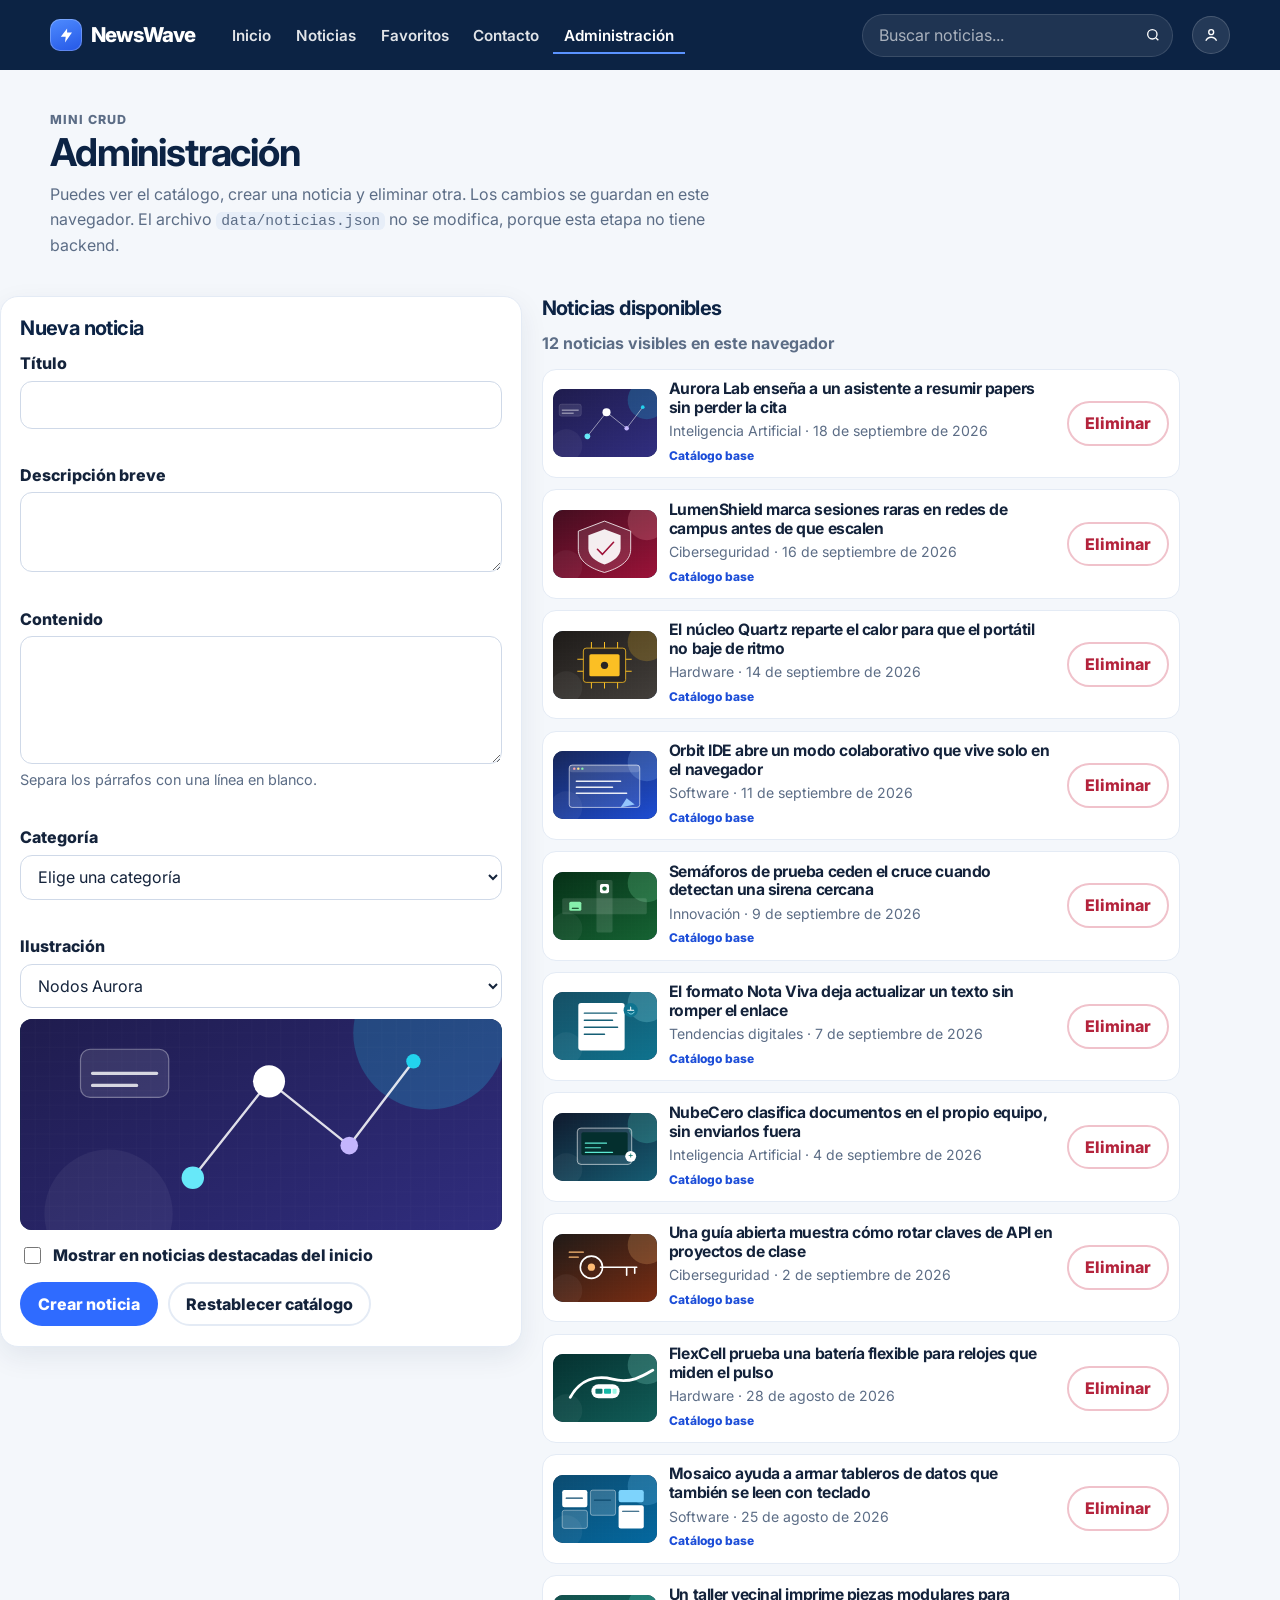
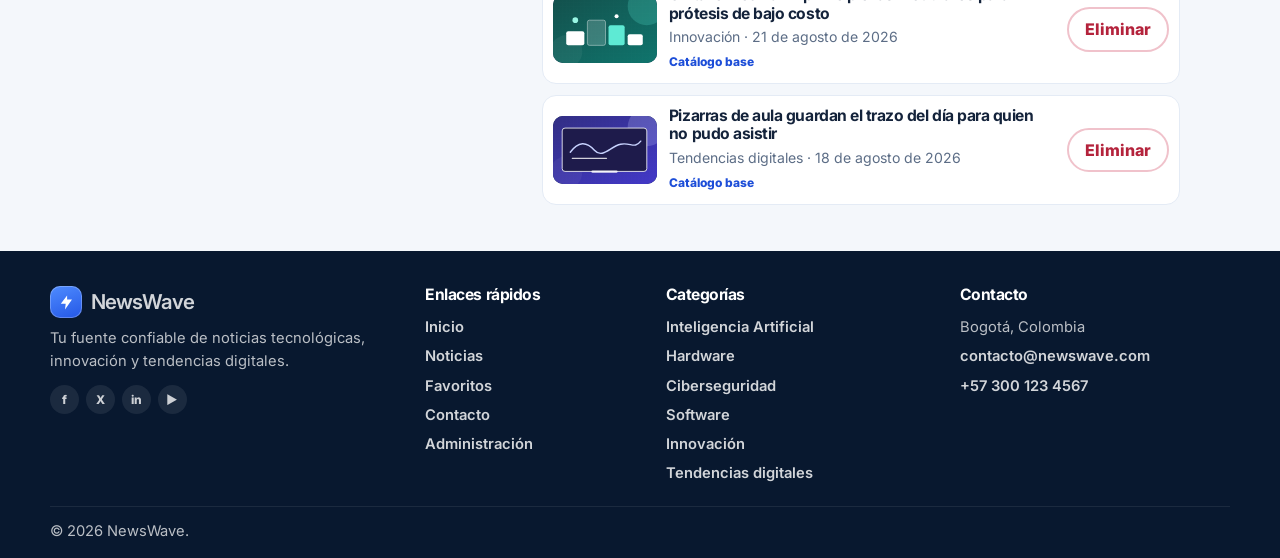
==== commit de5c30dd: "Renombrar la plataforma a NewsWave y documentar el código para seguirlo con más facilidad. Co-author" ====
--- a/admin.html
+++ b/admin.html
@@ -1,11 +1,12 @@
 <!DOCTYPE html>
+<!-- Administración. crud.js crea y elimina noticias usando localStorage. El JSON del repo no cambia. -->
 <html lang="es">
 <head>
   <meta charset="UTF-8">
   <meta name="viewport" content="width=device-width, initial-scale=1.0">
-  <meta name="description" content="Administración local de noticias de TechPulse: crear y eliminar en el navegador.">
+  <meta name="description" content="Administración local de noticias de NewsWave: crear y eliminar en el navegador.">
   <meta name="theme-color" content="#0c2344">
-  <title>TechPulse | Administración</title>
+  <title>NewsWave | Administración</title>
   <link rel="icon" href="assets/icons/favicon.svg" type="image/svg+xml">
   <link rel="preconnect" href="https://fonts.googleapis.com">
   <link rel="preconnect" href="https://fonts.gstatic.com" crossorigin>
@@ -13,15 +14,18 @@
   <link rel="stylesheet" href="css/styles.css">
   <link rel="stylesheet" href="css/responsive.css">
 </head>
+<!-- data-page le dice a app.js qué enlace del menú marcar. En el detalle se marca Noticias. -->
 <body data-page="admin">
+  <!-- Enlace para teclado: aparece al tabular y salta el menú. -->
   <a class="skip-link" href="#contenido">Saltar al contenido</a>
+  <!-- Cabecera compartida. app.js abre el menú en pantallas angostas y rellena el buscador si la URL trae ?q=. -->
   <header class="site-header">
     <div class="container header-inner">
       <a class="logo" href="index.html">
         <span class="logo-mark" aria-hidden="true">
           <svg viewBox="0 0 24 24"><path d="M13 2 4 14h7l-1 8 10-14h-7V2z"/></svg>
         </span>
-        <span>TechPulse</span>
+        <span>NewsWave</span>
       </a>
       <button class="nav-toggle" type="button" aria-expanded="false" aria-controls="menu-principal">
         <span class="sr-only">Abrir menú</span>
@@ -58,9 +62,10 @@
     </div>
   </header>
 
+  <!-- Zona principal. Los bloques con id (hero, listado, detalle, favoritos, formularios) los rellena el JS. -->
   <main id="contenido">
     <noscript>
-      <p class="estado estado-error noscript">TechPulse necesita JavaScript para cargar las noticias, los favoritos y el formulario.</p>
+      <p class="estado estado-error noscript">NewsWave necesita JavaScript para cargar las noticias, los favoritos y el formulario.</p>
     </noscript>
 
     <header class="page-intro">
@@ -76,6 +81,7 @@
         <div class="form-card">
           <h2 class="block-title">Nueva noticia</h2>
           <div id="aviso-admin" class="banner" role="status" tabindex="-1" hidden></div>
+          <!-- crud.js envía estos campos a NewsWave.crearNoticia. La noticia queda solo en este navegador. -->
           <form id="form-noticia" class="form" novalidate>
             <div class="field">
               <label for="titulo">Título</label>
@@ -140,6 +146,7 @@
         <div>
           <h2 class="block-title">Noticias disponibles</h2>
           <p id="conteo-admin" class="resumen-listado" aria-live="polite">Cargando catálogo…</p>
+          <!-- crud.js vuelve a pintar esta lista después de crear, eliminar o restablecer. -->
           <div id="admin-listado" class="admin-list">
             <p class="estado">Cargando noticias…</p>
           </div>
@@ -148,6 +155,7 @@
     </section>
   </main>
 
+  <!-- Pie compartido. El año de #anio lo escribe app.js al cargar la página. -->
   <footer class="site-footer">
     <div class="container footer-grid">
       <div class="footer-brand-block">
@@ -155,7 +163,7 @@
           <span class="logo-mark" aria-hidden="true">
             <svg viewBox="0 0 24 24"><path d="M13 2 4 14h7l-1 8 10-14h-7V2z"/></svg>
           </span>
-          <span>TechPulse</span>
+          <span>NewsWave</span>
         </a>
         <p>Tu fuente confiable de noticias tecnológicas, innovación y tendencias digitales.</p>
         <div class="social" aria-hidden="true"><span>f</span><span>X</span><span>in</span><span>▶</span></div>
@@ -185,16 +193,17 @@
         <h2>Contacto</h2>
         <ul>
           <li>Bogotá, Colombia</li>
-          <li><a href="mailto:contacto@techpulse.com">contacto@techpulse.com</a></li>
+          <li><a href="mailto:contacto@newswave.com">contacto@newswave.com</a></li>
           <li><a href="tel:+573001234567">+57 300 123 4567</a></li>
         </ul>
       </div>
     </div>
     <div class="container footer-copy">
-      <p>© <span id="anio">2026</span> TechPulse.</p>
+      <p>© <span id="anio">2026</span> NewsWave.</p>
     </div>
   </footer>
 
+  <!-- defer espera a que el HTML esté listo. app.js siempre va primero porque crea window.NewsWave. -->
   <script src="js/app.js" defer></script>
   <script src="js/crud.js" defer></script>
 </body>
--- a/css/styles.css
+++ b/css/styles.css
@@ -1,4 +1,12 @@
-/* TechPulse — interfaz alineada con los mockups de portada. */
+/*
+  styles.css — aspecto de NewsWave.
+  El HTML pone la estructura y este archivo pone colores, espacios y columnas.
+  Las medidas que cambian en móvil viven en responsive.css, no aquí.
+
+  :root guarda las variables (colores, radio, ancho máximo).
+  El resto del archivo sigue el orden de la página: base, cabecera, portada,
+  tarjetas, categorías, boletín, pie, listado, botones, detalle, formularios y admin.
+*/
 
 :root {
   --navy: #0c2344;
@@ -21,6 +29,7 @@
   --font: "Inter", "Segoe UI", sans-serif;
 }
 
+/* box-sizing en todos los elementos: el padding cuenta dentro del ancho, no se suma por fuera. */
 *,
 *::before,
 *::after { box-sizing: border-box; }
@@ -56,6 +65,7 @@
   outline-offset: 3px;
 }
 
+/* Texto solo para lectores de pantalla. Visualmente no ocupa espacio. */
 .sr-only {
   position: absolute;
   width: 1px;
@@ -87,6 +97,7 @@
   margin-inline: auto;
 }
 
+/* Cabecera fija visualmente al estilo de la portada: logo, menú, buscador. */
 .site-header {
   position: sticky;
   top: 0;
@@ -209,6 +220,7 @@
 }
 .nav-toggle-bar { width: 1.05rem; height: 2px; background: #fff; border-radius: 2px; }
 
+/* Carrusel de portada. Solo se ve la diapositiva con la clase is-active. */
 .hero-wrap { padding: 1.35rem 0 0.4rem; }
 .hero-viewport {
   position: relative;
@@ -303,6 +315,7 @@
 }
 .link-all:hover { text-decoration: underline; }
 
+/* Rejilla de noticias. En escritorio son 3 columnas; responsive.css la baja a 2 y luego a 1. */
 .card-grid {
   display: grid;
   grid-template-columns: repeat(4, minmax(0, 1fr));
@@ -391,6 +404,7 @@
 }
 .card .btn-favorito.is-active { color: #e11d48; background: #fff; }
 
+/* Seis accesos de categoría en la portada. */
 .cat-grid {
   display: grid;
   grid-template-columns: repeat(6, minmax(0, 1fr));
@@ -425,6 +439,7 @@
 }
 .cat-icon svg { width: 1.25rem; height: 1.25rem; fill: none; stroke: currentColor; stroke-width: 1.8; }
 
+/* Franja del boletín, encima del pie. */
 .boletin-wrap { padding: 1.5rem 0 2rem; }
 .boletin {
   display: flex;
@@ -463,6 +478,7 @@
 .boletin .field { flex: 1; }
 .boletin .field-error { color: #fecdd3; }
 
+/* Pie de página. El logo reutiliza las mismas clases de la cabecera. */
 .site-footer {
   background: var(--navy-deep);
   color: rgba(255, 255, 255, 0.78);
@@ -505,6 +521,7 @@
 .eyebrow { color: var(--blue); font-size: 0.78rem; font-weight: 800; letter-spacing: 0.08em; text-transform: uppercase; }
 .eyebrow a { color: inherit; text-decoration: none; }
 
+/* Botones de filtro del listado. is-active es la categoría elegida. */
 .filters { display: flex; flex-wrap: wrap; gap: 0.45rem; margin-bottom: 0.8rem; }
 .chip {
   min-height: 2.2rem;
@@ -531,6 +548,7 @@
 .empty-state p { color: var(--muted); margin-bottom: 0.9rem; }
 .estado .btn { margin-top: 0.8rem; }
 
+/* Botones. btn-primary es el azul; secondary y ghost son el contorno claro; danger es eliminar. */
 .btn {
   display: inline-flex;
   align-items: center;
@@ -555,6 +573,7 @@
 .icono { width: 1.05rem; height: 1.05rem; fill: none; stroke: currentColor; stroke-width: 2; }
 .btn-favorito.is-active .icono { fill: currentColor; }
 
+/* Artículo de detalle.html. El texto largo se limita a unos 70 caracteres por línea. */
 .detalle-articulo {
   background: #fff;
   border: 1px solid var(--line);
@@ -573,6 +592,7 @@
 .detalle-contenido p + p { margin-top: 0.9rem; }
 .detalle-contenido p { font-size: 1.05rem; line-height: 1.7; }
 
+/* Contacto y administración: formulario a un lado y una columna de apoyo al otro. */
 .contact-layout, .admin-layout {
   display: grid;
   gap: 1.2rem;
--- a/css/responsive.css
+++ b/css/responsive.css
@@ -1,3 +1,11 @@
+/*
+  responsive.css — la misma página en pantallas más angostas.
+  1100px: las rejillas pasan de varias columnas a dos.
+  980px: aparece el menú hamburguesa y se ocultan el buscador y el icono de la cabecera.
+  640px: todo queda en una sola columna.
+  El JS cierra el menú si la ventana vuelve a pasar de 980px.
+*/
+
 @media (max-width: 1100px) {
   .card-grid { grid-template-columns: repeat(2, minmax(0, 1fr)); }
   .cat-grid, .footer-grid { grid-template-columns: repeat(2, minmax(0, 1fr)); }
